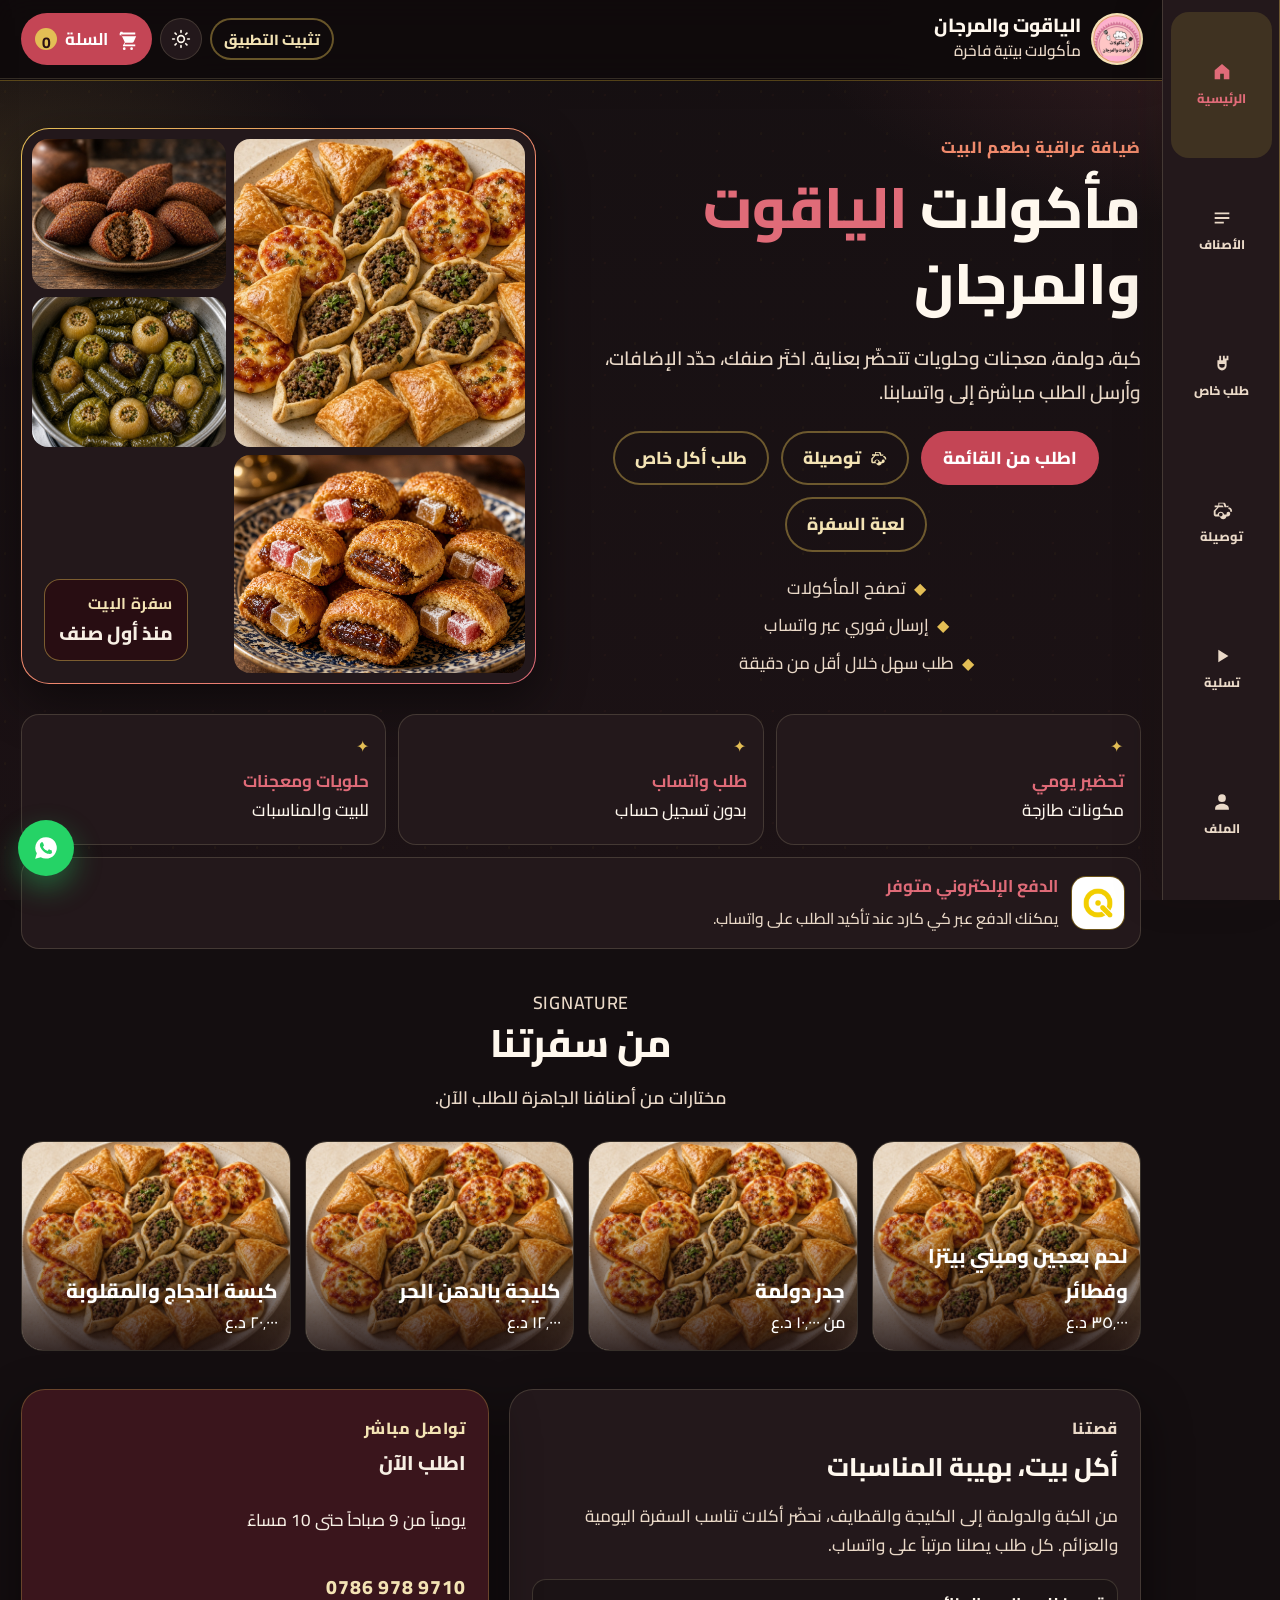
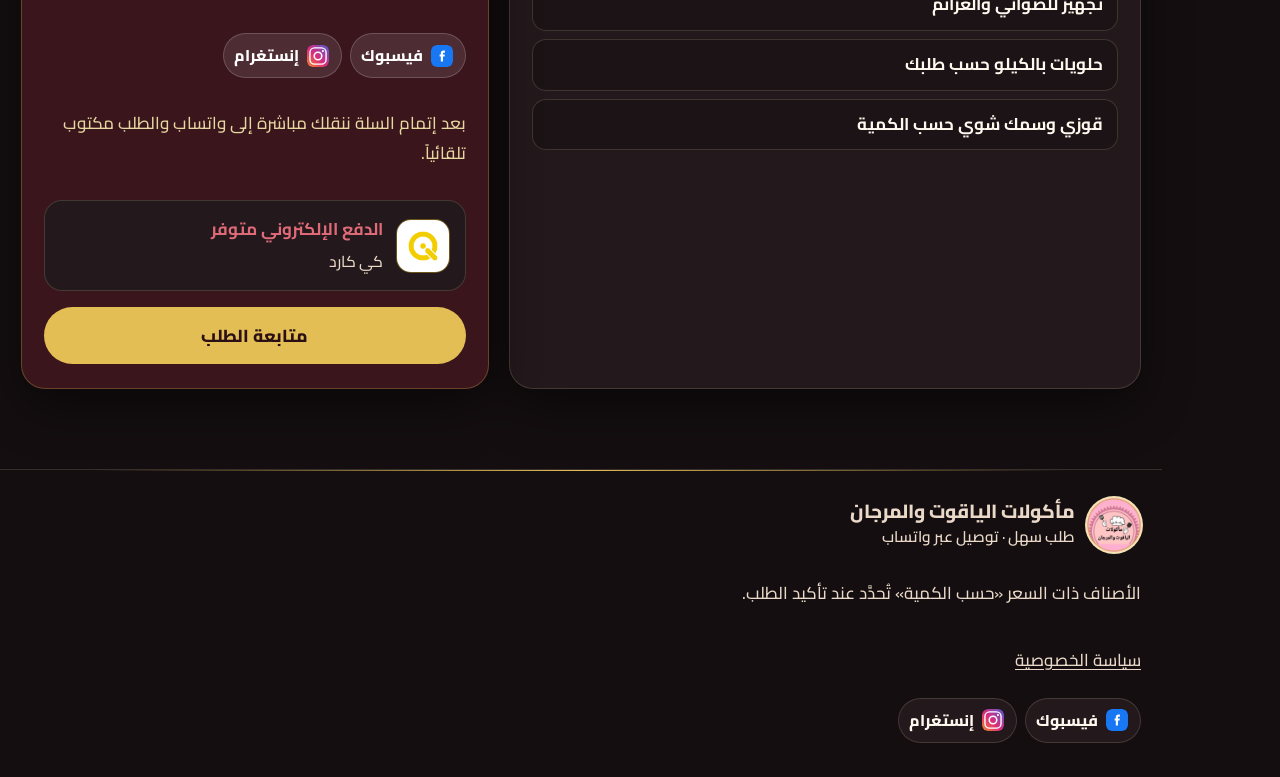
==== index.html @ 447ccd10 "Ship Android 2.3 so closed-app restaurant alerts reach phones. Co-authored-by: Cursor <cursoragent@c" ====
<!DOCTYPE html>
<html lang="ar" dir="rtl" data-theme="dark">
<head>
  <meta charset="UTF-8" />
  <meta name="viewport" content="width=device-width, initial-scale=1, viewport-fit=cover" />
  <meta name="theme-color" content="#161012" />
  <meta name="apple-mobile-web-app-capable" content="yes" />
  <meta name="apple-mobile-web-app-status-bar-style" content="black-translucent" />
  <meta name="apple-mobile-web-app-title" content="الياقوت والمرجان" />
  <meta name="mobile-web-app-capable" content="yes" />
  <meta http-equiv="Cache-Control" content="no-cache, no-store, must-revalidate" />
  <meta http-equiv="Pragma" content="no-cache" />
  <title>مأكولات الياقوت والمرجان | اطلب أطيب الأكلات البيتية</title>
  <meta name="description" content="مأكولات الياقوت والمرجان — كبة، دولمة، معجنات وحلويات بيتية. اطلب أونلاين ويصلك الطلب مباشرة على واتساب." />
  <link rel="manifest" href="manifest.webmanifest" />
  <link rel="apple-touch-icon" href="assets/app-icon.png?v=101" />
  <link rel="preconnect" href="https://fonts.googleapis.com" />
  <link rel="preconnect" href="https://fonts.gstatic.com" crossorigin />
  <link href="https://fonts.googleapis.com/css2?family=Cairo:wght@500;600;700;800&display=swap" rel="stylesheet" />
  <link rel="icon" href="assets/app-icon.png?v=101" type="image/png" />
  <script>
    (function () {
      var theme = localStorage.getItem("yam-theme") || "dark";
      document.documentElement.setAttribute("data-theme", theme);
      document.documentElement.classList.add("has-dock");
      var h = String(location.hash || "").replace("#", "");
      var view = "home";
      if (h === "menu") view = "menu";
      else if (h === "special-order") view = "special";
      else if (h === "delivery") view = "delivery";
      else if (h === "game" || h === "play" || h === "snake") view = "play";
      document.documentElement.setAttribute("data-dock", view);
      if (/AlyaqoutApp/i.test(navigator.userAgent || "")) {
        var m = String(navigator.userAgent).match(/AlyaqoutApp\/(\d+(?:\.\d+)?)/i);
        if (m && Number(m[1]) >= 2.3) {
          document.documentElement.setAttribute("data-native-app", "1");
        }
      }
    })();
  </script>
  <link rel="stylesheet" href="css/style.css?v=101" />
</head>
<body>
  <div class="page-bg" aria-hidden="true"></div>
  <div class="page-ornament" aria-hidden="true"></div>

  <header class="site-header" id="top">
    <div class="header-bar">
      <div class="container header-inner">
      <a class="brand" href="#top">
        <span class="brand-mark" aria-hidden="true">
          <img src="assets/logo.png?v=101" alt="">
        </span>
        <span class="brand-text">
          <strong>الياقوت والمرجان</strong>
          <small>مأكولات بيتية فاخرة</small>
        </span>
      </a>

      <nav class="header-nav" aria-label="التنقل الرئيسي">
        <a href="#menu">القائمة</a>
        <a class="nav-delivery" href="#delivery">
          <svg viewBox="0 0 24 24" aria-hidden="true"><path fill="currentColor" d="M19 7c-1.1 0-2 .9-2 2h-2.2L13.5 5H9v2h3.7l1.2 2H8.5L5 13.2V17h2.1c.3-1.7 1.8-3 3.6-3s3.3 1.3 3.6 3H17v-1c0-1.1.9-2 2-2s2 .9 2 2c0 1.7-1.3 3-3 3h-1.1c-.3 1.7-1.8 3-3.6 3s-3.3-1.3-3.6-3H5c-1.1 0-2-.9-2-2v-4.2L6.8 9H4V7h4V4h6.5c.4 0 .8.2 1 .6L17.4 9H19c2.2 0 4 1.8 4 4v1h-2v-1c0-1.1-.9-2-2-2zm-8.3 8c-1.1 0-2 .9-2 2s.9 2 2 2 2-.9 2-2-.9-2-2-2z"/></svg>
          توصيلة
        </a>
        <a href="#special-order">طلب خاص</a>
        <a href="#about">من نحن</a>
        <a href="#contact">تواصل</a>
      </nav>

      <div class="header-actions">
      <button class="btn btn-ghost install-app-btn" id="install-app-btn" type="button">تثبيت التطبيق</button>
      <button class="profile-btn" id="open-profile" type="button" aria-label="ملفك الشخصي">
        <svg viewBox="0 0 24 24" aria-hidden="true">
          <path fill="currentColor" d="M12 12a4.5 4.5 0 1 0-4.5-4.5A4.5 4.5 0 0 0 12 12zm0 2c-3.6 0-8 1.8-8 5.4V22h16v-2.6c0-3.6-4.4-5.4-8-5.4z"/>
        </svg>
      </button>
      <a class="game-btn" href="#game" aria-label="لعبة السفرة">
        <svg viewBox="0 0 24 24" aria-hidden="true">
          <path fill="currentColor" d="M6 4h5v7H4V6a2 2 0 0 1 2-2zm8 0h4a2 2 0 0 1 2 2v5h-6V4zM4 13h7v7H6a2 2 0 0 1-2-2v-5zm9 0h7v5a2 2 0 0 1-2 2h-5v-7z"/>
        </svg>
      </a>
      <button class="theme-toggle" id="theme-toggle" type="button" aria-label="الوضع الفاتح">
        <svg class="icon-moon" viewBox="0 0 24 24" aria-hidden="true">
          <path fill="currentColor" d="M21 14.3A9 9 0 0 1 9.7 3a7 7 0 1 0 11.3 11.3z"/>
        </svg>
        <svg class="icon-sun" viewBox="0 0 24 24" fill="none" stroke="currentColor" stroke-width="2" stroke-linecap="round" aria-hidden="true">
          <circle cx="12" cy="12" r="4"/>
          <path d="M12 2v2m0 16v2M4.9 4.9l1.4 1.4m11.4 11.4 1.4 1.4M2 12h2m16 0h2M4.9 19.1l1.4-1.4m11.4-11.4 1.4-1.4"/>
        </svg>
      </button>
      <button class="cart-btn" id="open-cart" type="button" aria-label="فتح السلة">
        <svg viewBox="0 0 24 24" width="22" height="22" aria-hidden="true">
          <path fill="currentColor" d="M7 4h-2l-1 2v2h2l3.6 7.59-1.35 2.41A1 1 0 0 0 9 20h12v-2h-11.42a.25.25 0 0 1-.23-.37L10.1 16h7.45a2 2 0 0 0 1.79-1.11L22 9H6.21l-.94-2H21V5H7.4zM9 21a1.5 1.5 0 1 0 0 3 1.5 1.5 0 0 0 0-3zm8 0a1.5 1.5 0 1 0 0 3 1.5 1.5 0 0 0 0-3z"/>
        </svg>
        <span>السلة</span>
        <span class="cart-count" id="cart-count">0</span>
      </button>
      </div>
      </div>
    </div>
    <section class="stories-strip" id="stories-strip" hidden>
      <div class="stories-row" id="stories-row"></div>
    </section>
  </header>

  <aside class="urgent-banner" id="urgent-banner" hidden>
    <div class="container urgent-banner-inner">
      <span class="urgent-bell" aria-hidden="true">
        <svg viewBox="0 0 24 24"><path fill="currentColor" d="M12 22a2.4 2.4 0 0 0 2.4-2.4h-4.8A2.4 2.4 0 0 0 12 22zm7.2-6V11a7.2 7.2 0 0 0-5.4-7V3.2a1.8 1.8 0 1 0-3.6 0V4a7.2 7.2 0 0 0-5.4 7v5L3 18v1.2h18V18l-1.8-2z"/></svg>
      </span>
      <div class="urgent-copy" id="urgent-copy">
        <strong id="urgent-title"></strong>
        <p id="urgent-body"></p>
        <div class="urgent-dots" id="urgent-dots" hidden></div>
      </div>
      <a class="btn btn-primary" id="urgent-cta" href="#menu">اطلب الآن</a>
    </div>
  </aside>

  <main>
    <section class="hero dock-pane dock-home">
      <div class="container hero-grid">
        <div class="hero-copy">
          <p class="eyebrow">ضيافة عراقية بطعم البيت</p>
          <h1>مأكولات <span>الياقوت</span> والمرجان</h1>
          <p class="hero-lead">كبة، دولمة، معجنات وحلويات تتحضّر بعناية. اختَر صنفك، حدّد الإضافات، وأرسل الطلب مباشرة إلى واتسابنا.</p>
          <div class="hero-actions">
            <a class="btn btn-primary" href="#menu">اطلب من القائمة</a>
            <a class="btn btn-ghost btn-delivery" href="#delivery">
              <svg viewBox="0 0 24 24" aria-hidden="true"><path fill="currentColor" d="M19 7c-1.1 0-2 .9-2 2h-2.2L13.5 5H9v2h3.7l1.2 2H8.5L5 13.2V17h2.1c.3-1.7 1.8-3 3.6-3s3.3 1.3 3.6 3H17v-1c0-1.1.9-2 2-2s2 .9 2 2c0 1.7-1.3 3-3 3h-1.1c-.3 1.7-1.8 3-3.6 3s-3.3-1.3-3.6-3H5c-1.1 0-2-.9-2-2v-4.2L6.8 9H4V7h4V4h6.5c.4 0 .8.2 1 .6L17.4 9H19c2.2 0 4 1.8 4 4v1h-2v-1c0-1.1-.9-2-2-2zm-8.3 8c-1.1 0-2 .9-2 2s.9 2 2 2 2-.9 2-2-.9-2-2-2z"/></svg>
              توصيلة
            </a>
            <a class="btn btn-ghost" href="#special-order">طلب أكل خاص</a>
            <a class="btn btn-ghost" href="#game">لعبة السفرة</a>
          </div>
          <ul class="hero-points">
            <li>تصفح المأكولات</li>
            <li>إرسال فوري عبر واتساب</li>
            <li>طلب سهل خلال أقل من دقيقة</li>
          </ul>
        </div>
        <div class="hero-visual" aria-hidden="true">
          <div class="hero-frame">
            <div class="hero-mosaic">
              <img src="assets/pastry-mix.jpg" alt="">
              <img src="assets/kibbeh-halabi.jpg" alt="">
              <img src="assets/dolma.jpg" alt="">
              <img src="assets/kleija-ghee.jpg" alt="">
            </div>
            <div class="hero-seal">
              <span>سفرة البيت</span>
              <strong>منذ أول صنف</strong>
            </div>
          </div>
        </div>
      </div>
    </section>

    <section class="trust-bar dock-pane dock-home">
      <div class="container">
      <div class="trust-row">
        <div>
          <span class="trust-icon" aria-hidden="true">✦</span>
          <strong>تحضير يومي</strong>
          <span>مكونات طازجة</span>
        </div>
        <div>
          <span class="trust-icon" aria-hidden="true">✦</span>
          <strong>طلب واتساب</strong>
          <span>بدون تسجيل حساب</span>
        </div>
        <div>
          <span class="trust-icon" aria-hidden="true">✦</span>
          <strong>حلويات ومعجنات</strong>
          <span>للبيت والمناسبات</span>
        </div>
      </div>
      <div class="pay-note">
        <img src="assets/qi-card.png?v=101" alt="كي كارد">
        <div>
          <strong>الدفع الإلكتروني متوفر</strong>
          <span>يمكنك الدفع عبر كي كارد عند تأكيد الطلب على واتساب.</span>
        </div>
      </div>
      </div>
    </section>

    <section class="featured-section dock-pane dock-home" id="featured">
      <div class="container">
        <header class="section-head">
          <p class="eyebrow">SIGNATURE</p>
          <h2>من سفرتنا</h2>
          <p>مختارات من أصنافنا الجاهزة للطلب الآن.</p>
        </header>
        <div class="featured-row" id="featured-row"></div>
      </div>
    </section>

    <section class="menu-section dock-pane dock-menu" id="menu">
      <div class="container">
        <header class="section-head">
          <p class="eyebrow">MENU</p>
          <h2>قائمة المأكولات</h2>
          <p>اضغط على الصنف، اختر الكمية والإضافات، ثم أضفه إلى السلة.</p>
        </header>

        <div class="menu-tools">
          <label class="menu-search">
            <span class="visually-hidden">ابحث في القائمة</span>
            <input id="menu-search" type="search" placeholder="ابحث: كبة، دولمة، كليجة..." autocomplete="off" />
          </label>
        </div>

        <div class="cat-scroll" id="category-bar" role="tablist" aria-label="تصنيفات القائمة"></div>
        <div class="menu-grid" id="menu-grid"></div>
      </div>
    </section>

    <section class="service-section dock-pane dock-special" id="special-order">
      <div class="container">
        <header class="service-head">
          <p class="eyebrow">طلب خاص</p>
          <h2>أكل على ذوقك</h2>
          <p>إذا ما حصلت طلبك بالقائمة، اكتبه كما تريده. نأكد الكمية والسعر عبر واتساب ثم نجهّزه.</p>
        </header>
        <div class="service-pills" aria-hidden="true">
          <div><b>1</b><span>تكتب الطلب</span></div>
          <div><b>2</b><span>نأكد السعر</span></div>
          <div><b>3</b><span>نبدأ التحضير</span></div>
        </div>
        <form class="service-card" id="special-form">
          <h3 id="special-form-title">أكل غير موجود في القائمة</h3>
          <label>ماذا تريد أن نحضّر؟
            <textarea name="desc" rows="3" required placeholder="مثال: صينية كبة لـ 10 أشخاص، أو أكل بمواصفات خاصة..."></textarea>
          </label>
          <div class="field-grid">
            <label>الكمية / عدد الأشخاص
              <input name="servings" type="text" placeholder="لـ 8 أشخاص، صينيتان، 3 كيلو..." />
            </label>
            <label>المناسبة (اختياري)
              <input name="occasion" type="text" placeholder="سفرة بيت، عزيمة..." />
            </label>
          </div>
          <label>ملاحظات إضافية
            <textarea name="note" rows="2" placeholder="وقت التسليم، أو ملاحظات على المذاق والتقديم..."></textarea>
          </label>
          <button class="btn btn-primary btn-block" id="special-submit" type="submit">أضف الطلب الخاص إلى السلة</button>
          <p class="muted special-foot">يُضاف إلى السلة، ثم تكمل الطلب كالعادة مع الموقع.</p>
        </form>
      </div>
    </section>

    <section class="service-section dock-pane dock-delivery" id="delivery">
      <div class="container">
        <header class="service-head">
          <p class="eyebrow">توصيلة</p>
          <h2>مندوب يوصل الغرض</h2>
          <p>حدّد مكان أخذ الغرض ومكان التسليم من الخريطة. السعر يُحدد عبر واتساب بعد وصول المعلومات.</p>
        </header>
        <div class="service-pills" aria-hidden="true">
          <div><b>1</b><span>الانطلاق</span></div>
          <div><b>2</b><span>الوصول</span></div>
          <div><b>3</b><span>إرسال واتساب</span></div>
        </div>
        <form class="service-card" id="delivery-form">
          <div class="form-block">
            <label>ما هو الغرض؟
              <input name="item" type="text" required placeholder="ظرف، كيس، أغراض بيت، وثائق..." />
            </label>
          </div>

          <div class="form-block location-box" id="delivery-from-box">
            <div class="form-block-head">
              <p class="form-block-title">الانطلاق — أخذ الغرض</p>
              <span class="location-status" id="delivery-from-status">لم يُحدَّد</span>
            </div>
            <div class="field-grid">
              <label>اسم المُسلِم
                <input name="senderName" type="text" required placeholder="اسم من يسلّم الغرض" />
              </label>
              <label>هاتف المُسلِم
                <input name="senderPhone" type="tel" required inputmode="tel" placeholder="07xx xxx xxxx" />
              </label>
            </div>
            <label>العنوان
              <input name="fromAddress" type="text" required placeholder="المنطقة، أقرب نقطة دالة" />
            </label>
            <div class="pin-actions">
              <button class="btn btn-primary" id="delivery-from-map" type="button">اختيار من الخريطة</button>
              <button class="btn btn-ghost" id="delivery-from-btn" type="button">موقعي الحالي</button>
            </div>
            <details class="coord-details">
              <summary>إدخال إحداثيات يدوياً</summary>
              <label>الإحداثيات
                <input id="delivery-from-pair" type="text" inputmode="decimal" dir="ltr" placeholder="32.609251, 44.015284" autocomplete="off" />
              </label>
              <button class="btn btn-ghost btn-block" id="delivery-from-coords" type="button">تثبيت الإحداثيات</button>
            </details>
            <a class="location-preview" id="delivery-from-preview" href="#" target="_blank" rel="noopener">عرض موقع الانطلاق</a>
          </div>

          <div class="form-block location-box" id="delivery-to-box">
            <div class="form-block-head">
              <p class="form-block-title">الوصول — التسليم</p>
              <span class="location-status" id="delivery-to-status">لم يُحدَّد</span>
            </div>
            <div class="field-grid">
              <label>اسم المستلم
                <input name="receiverName" type="text" required placeholder="اسم من يستلم الغرض" />
              </label>
              <label>هاتف المستلم
                <input name="receiverPhone" type="tel" required inputmode="tel" placeholder="07xx xxx xxxx" />
              </label>
            </div>
            <label>العنوان
              <input name="toAddress" type="text" required placeholder="المنطقة، أقرب نقطة دالة" />
            </label>
            <div class="pin-actions">
              <button class="btn btn-primary" id="delivery-to-map" type="button">اختيار من الخريطة</button>
              <button class="btn btn-ghost" id="delivery-to-btn" type="button">موقعي الحالي</button>
            </div>
            <details class="coord-details">
              <summary>إدخال إحداثيات يدوياً</summary>
              <label>الإحداثيات
                <input id="delivery-to-pair" type="text" inputmode="decimal" dir="ltr" placeholder="32.609251, 44.015284" autocomplete="off" />
              </label>
              <button class="btn btn-ghost btn-block" id="delivery-to-coords" type="button">تثبيت الإحداثيات</button>
            </details>
            <a class="location-preview" id="delivery-to-preview" href="#" target="_blank" rel="noopener">عرض موقع الوصول</a>
          </div>

          <div class="form-block">
            <label>ملاحظات (اختياري)
              <textarea name="note" rows="2" placeholder="وقت مناسب، تعليمات للمندوب..."></textarea>
            </label>
            <p class="delivery-quote">السعر يُحدد عبر واتساب بعد وصول المعلومات.</p>
            <button class="btn btn-primary btn-block" type="submit">إرسال التوصيلة عبر واتساب</button>
          </div>
        </form>
      </div>
    </section>

    <section class="about-section dock-pane dock-home" id="about">
      <div class="container about-grid">
        <div class="about-copy">
          <p class="eyebrow">قصتنا</p>
          <h2>أكل بيت، بهيبة المناسبات</h2>
          <p>من الكبة والدولمة إلى الكليجة والقطايف، نحضّر أكلات تناسب السفرة اليومية والعزائم. كل طلب يصلنا مرتباً على واتساب.</p>
          <ul class="about-pills">
            <li>تجهيز للصواني والعزائم</li>
            <li>حلويات بالكيلو حسب طلبك</li>
            <li>قوزي وسمك شوي حسب الكمية</li>
          </ul>
        </div>
        <aside class="hours-card" id="contact">
          <p class="eyebrow hours-eyebrow">تواصل مباشر</p>
          <h3>اطلب الآن</h3>
          <p id="hours-text"></p>
          <p><a id="phone-link" dir="ltr" href="https://wa.me/9647869789710">0786 978 9710</a></p>
          <div class="social-row">
            <a class="social-btn" href="https://www.facebook.com/share/1Dg7D5X6h8/" target="_blank" rel="noopener">
              <img src="assets/facebook.svg" alt="">
              <span>فيسبوك</span>
            </a>
            <a class="social-btn" href="https://www.instagram.com/za_na__20" target="_blank" rel="noopener">
              <img src="assets/instagram.svg" alt="">
              <span>إنستغرام</span>
            </a>
          </div>
          <p class="muted">بعد إتمام السلة ننقلك مباشرة إلى واتساب والطلب مكتوب تلقائياً.</p>
          <div class="pay-note pay-note-compact">
            <img src="assets/qi-card.png?v=101" alt="كي كارد">
            <div>
              <strong>الدفع الإلكتروني متوفر</strong>
              <span>كي كارد</span>
            </div>
          </div>
          <button class="btn btn-primary btn-block" id="open-cart-2" type="button">متابعة الطلب</button>
        </aside>
      </div>
    </section>

    <div class="dock-pane dock-play" id="play">
    <section class="game-section" id="game">
      <div class="container">
        <header class="section-head">
          <p class="eyebrow">PLAY</p>
          <h2>لعبة السفرة</h2>
        </header>
        <div class="game-shell">
          <div class="game-stats" aria-live="polite">
            <div>النقاط <strong id="game-score">0</strong></div>
            <div>سلسلة <strong id="game-combo">0</strong></div>
            <div class="game-time-box">الوقت <strong id="game-time">5:00</strong></div>
            <div>أفضل نتيجة <strong id="game-best">—</strong></div>
          </div>
          <div class="game-stage">
            <div class="game-board" id="game-board" role="grid" aria-label="بطاقات اللعبة"></div>
            <div class="game-overlay" id="game-overlay">
              <p class="eyebrow" id="game-overlay-eyebrow">تحدّي</p>
              <h3 id="game-overlay-title">لعبة السفرة</h3>
              <p id="game-overlay-text"></p>
              <button class="btn btn-primary" id="game-start" type="button">ابدئي التحدي</button>
              <a class="btn btn-ghost" href="#snake">لعبة الدودة</a>
            </div>
          </div>
          <p class="muted game-hint" id="game-hint">نظرة سريعة ثم تُخفى البطاقات. طابقي بالصورة فقط.</p>
        </div>
      </div>
    </section>

    <section class="game-section snake-section" id="snake">
      <div class="container">
        <header class="section-head">
          <p class="eyebrow">PLAY</p>
          <h2>لعبة الدودة</h2>
        </header>
        <div class="game-shell">
          <div class="game-stats" aria-live="polite">
            <div>النقاط <strong id="snake-score">0</strong></div>
            <div>الطول <strong id="snake-len">3</strong></div>
            <div>أكلتِ <strong id="snake-eaten">0</strong></div>
            <div>أفضل نتيجة <strong id="snake-best">—</strong></div>
          </div>
          <div class="snake-stage">
            <canvas class="snake-board" id="snake-board" aria-label="لوحة الدودة"></canvas>
            <div class="game-overlay is-on" id="snake-overlay">
              <p class="eyebrow" id="snake-overlay-eyebrow">لقمة ورا لقمة</p>
              <h3 id="snake-overlay-title">لعبة الدودة</h3>
              <p id="snake-overlay-text"></p>
              <button class="btn btn-primary" id="snake-start" type="button">ابدئي الدودة</button>
            </div>
          </div>
          <p class="muted game-hint" id="snake-hint">اسحبي على الشاشة لتحريك الدودة.</p>
        </div>
      </div>
    </section>
    </div>
  </main>

  <footer class="site-footer dock-pane dock-home">
    <div class="container footer-inner">
      <div class="brand brand-footer">
        <span class="brand-mark" aria-hidden="true">
          <img src="assets/logo.png?v=101" alt="">
        </span>
        <span class="brand-text">
          <strong>مأكولات الياقوت والمرجان</strong>
          <small>طلب سهل · توصيل عبر واتساب</small>
        </span>
      </div>
      <p>الأصناف ذات السعر «حسب الكمية» تُحدَّد عند تأكيد الطلب.</p>
      <p class="legal-links"><a href="privacy.html">سياسة الخصوصية</a></p>
      <div class="social-row social-row-footer">
        <a class="social-btn" href="https://www.facebook.com/share/1Dg7D5X6h8/" target="_blank" rel="noopener">
          <img src="assets/facebook.svg" alt="">
          <span>فيسبوك</span>
        </a>
        <a class="social-btn" href="https://www.instagram.com/za_na__20" target="_blank" rel="noopener">
          <img src="assets/instagram.svg" alt="">
          <span>إنستغرام</span>
        </a>
      </div>
    </div>
  </footer>

  <nav class="app-dock" id="app-dock" aria-label="التنقل">
    <span class="app-dock-glow" aria-hidden="true"></span>
    <button type="button" data-dock="home" class="is-on">
      <svg viewBox="0 0 24 24" aria-hidden="true"><path fill="currentColor" d="M12 3.2 4 10v10h6v-6h4v6h6V10z"/></svg>
      <span>الرئيسية</span>
    </button>
    <button type="button" data-dock="menu">
      <svg viewBox="0 0 24 24" aria-hidden="true"><path fill="currentColor" d="M4 6h16v2H4zm0 5h16v2H4zm0 5h10v2H4z"/></svg>
      <span>الأصناف</span>
    </button>
    <button type="button" data-dock="special">
      <svg viewBox="0 0 24 24" aria-hidden="true"><path fill="currentColor" d="M7 3v11a5 5 0 0 0 10 0V8h2V3h-2v3h-2V3h-2v5h-2V3H9v5H7V3zm5 13a3 3 0 0 1-3-3v-1h6v1a3 3 0 0 1-3 3z"/></svg>
      <span>طلب خاص</span>
    </button>
    <button type="button" data-dock="delivery">
      <svg viewBox="0 0 24 24" aria-hidden="true"><path fill="currentColor" d="M19 7c-1.1 0-2 .9-2 2h-2.2L13.5 5H9v2h3.7l1.2 2H8.5L5 13.2V17h2.1c.3-1.7 1.8-3 3.6-3s3.3 1.3 3.6 3H17v-1c0-1.1.9-2 2-2s2 .9 2 2c0 1.7-1.3 3-3 3h-1.1c-.3 1.7-1.8 3-3.6 3s-3.3-1.3-3.6-3H5c-1.1 0-2-.9-2-2v-4.2L6.8 9H4V7h4V4h6.5c.4 0 .8.2 1 .6L17.4 9H19c2.2 0 4 1.8 4 4v1h-2v-1c0-1.1-.9-2-2-2zm-8.3 8c-1.1 0-2 .9-2 2s.9 2 2 2 2-.9 2-2-.9-2-2-2z"/></svg>
      <span>توصيلة</span>
    </button>
    <button type="button" data-dock="play">
      <svg viewBox="0 0 24 24" aria-hidden="true"><path fill="currentColor" d="M8 5.2v13.6L19 12z"/></svg>
      <span>تسلية</span>
    </button>
    <button type="button" data-dock="profile">
      <svg viewBox="0 0 24 24" aria-hidden="true"><path fill="currentColor" d="M12 12a4.2 4.2 0 1 0-4.2-4.2A4.2 4.2 0 0 0 12 12zm0 2c-3.4 0-7.5 1.7-7.5 5v1.5h15V19c0-3.3-4.1-5-7.5-5z"/></svg>
      <span>الملف</span>
    </button>
  </nav>

  <a class="wa-float" id="wa-float" href="https://wa.me/9647869789710" target="_blank" rel="noopener" aria-label="تواصل واتساب">
    <svg viewBox="0 0 24 24" width="26" height="26" aria-hidden="true"><path fill="currentColor" d="M12.04 2a9.9 9.9 0 0 0-8.5 14.94L2 22l5.2-1.48A9.9 9.9 0 1 0 12.04 2zm5.76 14.16c-.24.68-1.4 1.26-1.94 1.3-.5.04-1.12.06-1.8-.11-.42-.1-.95-.3-1.64-.6-2.88-1.25-4.76-4.16-4.9-4.36-.14-.2-1.16-1.54-1.16-2.94s.74-2.08 1-2.36c.24-.28.54-.34.72-.34h.52c.16 0 .4-.06.62.48.24.56.8 1.94.86 2.08.08.14.12.3.02.48-.1.18-.14.3-.28.46-.14.16-.3.36-.42.48-.14.14-.28.28-.12.54.16.26.72 1.18 1.54 1.92 1.06.94 1.94 1.24 2.22 1.38.28.14.44.12.6-.06.16-.18.7-.82.88-1.1.18-.28.36-.22.6-.12.24.1 1.54.72 1.8.86.26.14.44.2.5.32.06.12.06.68-.18 1.36z"/></svg>
  </a>

  <div class="mobile-bar" id="mobile-bar" hidden>
    <div>
      <span>المجموع</span>
      <strong id="mobile-total">0 د.ع</strong>
    </div>
    <button class="btn btn-primary" id="mobile-open-cart" type="button">عرض السلة</button>
  </div>

  <div class="overlay" id="overlay" hidden></div>

  <div class="modal" id="map-modal" aria-hidden="true" role="dialog" aria-labelledby="map-modal-title">
    <div class="modal-card map-card">
      <button class="icon-btn modal-close" id="close-map" type="button" aria-label="إغلاق">×</button>
      <div class="modal-body">
        <h2 id="map-modal-title">اختيار الموقع من الخريطة</h2>
        <p class="muted" id="map-modal-hint">ابحث عن المنطقة أو اضغط على الخريطة، ثم ثبّت الموقع.</p>
        <form class="map-search" id="map-search-form">
          <input id="map-search" type="search" placeholder="ابحث: حي الحسين، الكرادة، شارع..." autocomplete="off" />
          <button class="btn btn-ghost" type="submit">بحث</button>
        </form>
        <ul class="map-search-results" id="map-search-results" hidden></ul>
        <div id="delivery-map" class="delivery-map" dir="ltr"></div>
        <p class="map-coord" id="map-coord">اضغط على الخريطة لتحديد النقطة</p>
        <button class="btn btn-primary btn-block" id="map-confirm" type="button" disabled>تثبيت هذا الموقع</button>
      </div>
    </div>
  </div>

  <aside class="drawer" id="cart-drawer" aria-hidden="true" aria-labelledby="cart-title">
    <div class="drawer-head">
      <h2 id="cart-title">سلتك</h2>
      <button class="icon-btn" id="close-cart" type="button" aria-label="إغلاق السلة">×</button>
    </div>
    <div class="drawer-body" id="cart-items"></div>
    <div class="drawer-foot">
      <div class="total-row">
        <span>المجموع</span>
        <strong id="cart-total">0 د.ع</strong>
      </div>
      <button class="btn btn-primary btn-block" id="go-checkout" type="button">إتمام الطلب</button>
    </div>
  </aside>

  <div class="modal" id="item-modal" aria-hidden="true" role="dialog" aria-labelledby="item-modal-title">
    <div class="modal-card">
      <button class="icon-btn modal-close" id="close-item" type="button" aria-label="إغلاق">×</button>
      <div class="modal-hero" id="item-hero"></div>
      <div class="modal-body">
        <h2 id="item-modal-title"></h2>
        <p class="muted" id="item-modal-desc"></p>
        <form id="item-form"></form>
      </div>
    </div>
  </div>

  <div class="modal" id="checkout-modal" aria-hidden="true" role="dialog" aria-labelledby="checkout-title">
    <div class="modal-card checkout-card">
      <button class="icon-btn modal-close" id="close-checkout" type="button" aria-label="إغلاق">×</button>
      <div class="modal-body">
        <p class="eyebrow">الخطوة الأخيرة</p>
        <h2 id="checkout-title">بيانات الطلب</h2>
        <p class="muted">نكتب طلبك تلقائياً ونفتح واتساب المأكولات لإرساله.</p>
        <p class="muted" id="checkout-profile-hint" hidden>تم ملء بياناتك من ملفك الشخصي. يمكنك تعديلها هنا أو من حسابي.</p>
        <form id="checkout-form">
          <label>الاسم الكامل
            <input name="name" type="text" required autocomplete="name" placeholder="اسمك الكريم" />
          </label>
          <label>رقم الهاتف
            <input name="phone" type="tel" required autocomplete="tel" inputmode="tel" placeholder="07xx xxx xxxx" />
          </label>
          <label>العنوان
            <input name="address" type="text" required autocomplete="street-address" placeholder="المنطقة، أقرب نقطة دالة" />
          </label>
          <div class="location-box" id="location-box">
            <div class="location-head">
              <strong>موقع الزبون على الخريطة</strong>
              <span class="location-status" id="location-status">لم يُحدَّد بعد</span>
            </div>
            <p class="muted location-hint">نحدد موقعك بالـ GPS ونرسل مع الطلب رابط خريطة حتى يصل التوصيل بدقة.</p>
            <button class="btn btn-ghost btn-block" id="share-location" type="button">تحديد موقعي الآن</button>
            <a class="location-preview" id="location-preview" href="#" target="_blank" rel="noopener">عرض الموقع على الخريطة</a>
          </div>
          <fieldset class="choice-row">
            <legend>طريقة الاستلام</legend>
            <label class="chip"><input type="radio" name="fulfillment" value="توصيل" checked /> توصيل</label>
          </fieldset>
          <fieldset class="choice-row bread-choice">
            <legend>هل تريد خبزاً مع الطلب؟</legend>
            <label class="chip"><input type="radio" name="bread" value="نعم" required /> نعم، مع خبز</label>
            <label class="chip"><input type="radio" name="bread" value="لا" /> لا، بدون خبز</label>
            <label class="bread-amount" id="bread-amount-wrap">
              كم خبز إضافي تريد؟ المندوب يشتريه لك
              <input name="breadAmount" id="bread-amount" type="text" maxlength="80" placeholder="مثال: 4 أرغفة، أو كيس خبز" autocomplete="off" />
              <span class="muted">اكتب الكمية حتى يشتريها المندوب بطريقة واضحة.</span>
            </label>
          </fieldset>
          <label>ملاحظات عامة
            <span class="field-hint">وقت التوصيل أو أي تعليمات إضافية.</span>
            <textarea name="notes" rows="3" placeholder="وقت التوصيل، تعليمات للمندوب..."></textarea>
          </label>
          <div class="checkout-summary" id="checkout-summary"></div>
          <div class="pay-note pay-note-compact">
            <img src="assets/qi-card.png?v=101" alt="كي كارد">
            <div>
              <strong>الدفع الإلكتروني متوفر</strong>
              <span>كي كارد — عند تأكيد الطلب عبر واتساب.</span>
            </div>
          </div>
          <button class="btn btn-primary btn-block" type="submit">إرسال الطلب عبر واتساب</button>
        </form>
      </div>
    </div>
  </div>

  <div class="story-viewer" id="story-viewer" hidden>
    <div class="story-stage" id="story-stage">
      <div class="story-head">
        <div class="story-progress" id="story-progress"></div>
        <div class="story-user">
          <img id="story-avatar" alt="">
          <div>
            <strong id="story-title"></strong>
            <span id="story-kind"></span>
          </div>
        </div>
        <button class="story-close" id="story-close" type="button" aria-label="إغلاق">×</button>
      </div>
      <img class="story-photo-bg" id="story-photo-bg" alt="" aria-hidden="true">
      <img class="story-photo" id="story-photo" alt="">
      <p class="story-caption" id="story-caption"></p>
      <form class="story-reply" id="story-reply">
        <input id="story-reply-input" type="text" maxlength="200" placeholder="رد على قصة" autocomplete="off" />
        <button type="submit" aria-label="إرسال الرد على واتساب">إرسال</button>
      </form>
    </div>
  </div>

  <div class="notify-bar" id="notify-bar" hidden>
    <div class="notify-bar-copy">
      <strong>إشعارات الهاتف</strong>
      <span>فعّلها حتى يوصلك صوت مميز حتى لو أغلقت التطبيق.</span>
    </div>
    <div class="notify-bar-actions">
      <button class="btn btn-primary" id="notify-allow" type="button">تفعيل</button>
      <button class="btn btn-ghost" id="notify-later" type="button">لاحقاً</button>
    </div>
  </div>

  <div class="install-overlay" id="install-banner" hidden>
    <div class="install-modal" role="dialog" aria-labelledby="install-title">
      <img class="install-icon" src="assets/app-icon.png?v=101" alt="" />
      <h3 id="install-title">ثبّت التطبيق على هاتفك</h3>
      <p id="install-text">يظهر مع التطبيقات وتفتحه مثل واتساب، بدون المتصفح.</p>
      <ol class="install-steps" id="install-steps" hidden></ol>
      <a class="btn btn-primary btn-block" id="android-apk-btn" href="android/alyaqout-app.apk?v=21" download="alyaqout-app.apk" hidden>حمّل تطبيق أندرويد</a>
      <button class="btn btn-primary btn-block" id="install-btn" type="button">تثبيت على الهاتف</button>
      <button class="btn btn-ghost btn-block" id="install-close" type="button">لاحقاً</button>
    </div>
  </div>

  <div class="modal" id="profile-modal" aria-hidden="true" role="dialog" aria-labelledby="profile-title">
    <div class="modal-card checkout-card">
      <button class="icon-btn modal-close" id="close-profile" type="button" aria-label="إغلاق">×</button>
      <div class="modal-body">
        <p class="eyebrow">حساب الزبون</p>
        <h2 id="profile-title">ملفك الشخصي</h2>
        <p class="muted">احفظ اسمك ورقم هاتفك وعنوانك مرة واحدة، وتدخل تلقائياً عند كل طلب. يمكنك تعديلها في أي وقت.</p>
        <form id="profile-form">
          <label>الاسم الكامل
            <input name="name" type="text" required autocomplete="name" placeholder="اسمك الكريم" />
          </label>
          <label>رقم الهاتف
            <input name="phone" type="tel" required autocomplete="tel" inputmode="tel" placeholder="07xx xxx xxxx" />
          </label>
          <label>العنوان
            <input name="address" type="text" required autocomplete="street-address" placeholder="المنطقة، أقرب نقطة دالة" />
          </label>
          <div class="location-box" id="profile-location-box">
            <div class="location-head">
              <strong>موقع التوصيل الافتراضي</strong>
              <span class="location-status" id="profile-location-status">لم يُحدَّد بعد</span>
            </div>
            <p class="muted location-hint">يُحفظ مع ملفك ويُرسل مع الطلب حتى يصل التوصيل بدقة.</p>
            <button class="btn btn-ghost btn-block" id="profile-share-location" type="button">تحديد موقعي الآن</button>
            <a class="location-preview" id="profile-location-preview" href="#" target="_blank" rel="noopener">عرض الموقع على الخريطة</a>
          </div>
          <button class="btn btn-primary btn-block" type="submit">حفظ الملف الشخصي</button>
        </form>
      </div>
    </div>
  </div>

  <div class="toast" id="toast" role="status" aria-live="polite"></div>

  <script src="js/config.js?v=101"></script>
  <script src="js/menu-data.js?v=101"></script>
  <script src="js/menu-store.js?v=101"></script>
  <script src="js/app.js?v=101"></script>
  <script src="js/game.js?v=101"></script>
  <script src="js/snake.js?v=101"></script>
</body>
</html>
---- css/style.css ----
:root {
  color-scheme: light;
  --ruby: #6b1220;
  --ruby-deep: #3f0b14;
  --ruby-soft: #8d2434;
  --coral: #d46a4c;
  --gold: #c9a227;
  --gold-soft: #e7d7a0;
  --cream: #f6efe2;
  --paper: #fffaf1;
  --field: #ffffff;
  --ink: #1c100c;
  --muted: #4d3a32;
  --line: rgba(107, 18, 32, 0.12);
  --shadow: 0 18px 50px rgba(63, 11, 20, 0.16);
  --header-bg: rgba(251, 246, 236, 0.9);
  --cat-bg: linear-gradient(180deg, rgba(246, 239, 226, 0.96), rgba(246, 239, 226, 0.88));
  --page-glow: radial-gradient(900px 420px at 100% 0, rgba(212, 106, 76, 0.16), transparent 55%),
    radial-gradient(700px 380px at 0 20%, rgba(201, 162, 39, 0.14), transparent 50%),
    linear-gradient(180deg, #fbf6ec 0%, #f3ead8 100%);
  --overlay: rgba(42, 27, 20, 0.46);
  --ghost: var(--ruby);
  --ghost-line: rgba(107, 18, 32, 0.22);
  --badge: rgba(255, 250, 241, 0.94);
  --btn: #6b1220;
  --radius: 22px;
  --header: 78px;
}

html[data-theme="dark"] {
  color-scheme: dark;
  --ruby: #e06b78;
  --ruby-deep: #2a1014;
  --ruby-soft: #c44d5b;
  --coral: #f08a6c;
  --gold: #e3be55;
  --gold-soft: #f3e3b4;
  --cream: #140e10;
  --paper: #23181b;
  --field: #1b1315;
  --ink: #fff8ee;
  --muted: #ead9c8;
  --line: rgba(243, 227, 180, 0.16);
  --shadow: 0 18px 50px rgba(0, 0, 0, 0.48);
  --header-bg: rgba(16, 10, 12, 0.9);
  --cat-bg: linear-gradient(180deg, rgba(20, 14, 16, 0.96), rgba(20, 14, 16, 0.88));
  --page-glow: radial-gradient(900px 420px at 100% 0, rgba(224, 107, 120, 0.18), transparent 55%),
    radial-gradient(700px 380px at 0 20%, rgba(227, 190, 85, 0.12), transparent 50%),
    linear-gradient(180deg, #161012 0%, #1c1215 100%);
  --overlay: rgba(8, 4, 5, 0.72);
  --ghost: var(--gold-soft);
  --ghost-line: rgba(227, 190, 85, 0.42);
  --badge: rgba(35, 24, 27, 0.92);
  --btn: #c44555;
}

* { box-sizing: border-box; }
html {
  scroll-behavior: smooth;
  font-size: 17px;
  -webkit-text-size-adjust: 100%;
  text-size-adjust: 100%;
}
body {
  margin: 0;
  font-family: "Cairo", sans-serif;
  font-weight: 500;
  font-size: 1rem;
  color: var(--ink);
  background: var(--cream);
  line-height: 1.75;
  text-rendering: optimizeLegibility;
}
img { max-width: 100%; display: block; }
button, input, textarea, select { font-family: inherit; font-size: inherit; }
a { color: inherit; }
.muted { color: var(--muted); }

.page-bg {
  position: fixed;
  inset: 0;
  z-index: -1;
  background: var(--page-glow);
}

.container {
  width: min(1120px, calc(100% - 32px));
  margin-inline: auto;
}

.site-header {
  position: relative;
  z-index: 40;
  background: var(--header-bg);
}
.header-bar {
  position: sticky;
  top: 0;
  z-index: 42;
  backdrop-filter: blur(16px);
  background: var(--header-bg);
  border-bottom: 1px solid var(--line);
}
.site-header:has(.stories-strip:not([hidden])) .header-bar {
  border-bottom: 0;
}
.admin-page .site-header {
  position: sticky;
  top: 0;
}
.admin-page .header-inner {
  min-height: 62px;
  flex-wrap: wrap;
  gap: 10px;
}
.admin-page .brand-text small { font-size: 0.78rem; }
.header-inner {
  min-height: var(--header);
  display: flex;
  align-items: center;
  gap: 16px;
  flex-wrap: nowrap;
}
.brand {
  display: flex;
  align-items: center;
  gap: 12px;
  text-decoration: none;
  flex-shrink: 0;
}
.brand-mark {
  width: 48px;
  height: 48px;
  border-radius: 50%;
  overflow: hidden;
  background: #ffb3ce;
  position: relative;
  flex-shrink: 0;
  box-shadow: 0 0 0 2px var(--gold-soft);
}
.brand-mark img {
  width: 100%;
  height: 100%;
  object-fit: cover;
  display: block;
}
.brand-footer .brand-mark {
  width: 54px;
  height: 54px;
}
.gem {
  position: absolute;
  border-radius: 50%;
}
.gem-ruby {
  width: 16px;
  height: 16px;
  background: #f2c14e;
  top: 12px;
  right: 10px;
}
.gem-coral {
  width: 14px;
  height: 14px;
  background: var(--coral);
  bottom: 10px;
  left: 11px;
}
.brand-text { display: flex; flex-direction: column; }
.brand-text strong {
  font-family: "Cairo", sans-serif;
  font-weight: 800;
  font-size: 1.12rem;
  line-height: 1.25;
}
.brand-text small { color: var(--muted); font-size: 0.9rem; font-weight: 600; }
.header-nav {
  flex: 1;
  display: flex;
  align-items: center;
  justify-content: center;
  gap: 6px 18px;
  min-width: 0;
  flex-wrap: nowrap;
}
.header-nav a {
  text-decoration: none;
  color: var(--ink);
  font-weight: 700;
  font-size: 0.95rem;
  white-space: nowrap;
  flex-shrink: 0;
}
.header-actions {
  display: flex;
  align-items: center;
  gap: 8px;
  flex-shrink: 0;
  margin-inline-start: auto;
}
.header-actions .install-app-btn {
  height: 42px;
  padding: 0 14px;
  font-size: 0.86rem;
}
.nav-delivery,
.btn-delivery {
  display: inline-flex;
  align-items: center;
  gap: 6px;
}
.nav-delivery svg,
.btn-delivery svg {
  width: 18px;
  height: 18px;
  flex-shrink: 0;
}
.header-nav a:hover { color: var(--ruby); }

.theme-toggle {
  width: 42px;
  height: 42px;
  border-radius: 50%;
  border: 1px solid var(--line);
  background: var(--paper);
  color: var(--ink);
  display: grid;
  place-items: center;
  cursor: pointer;
  flex-shrink: 0;
}
.theme-toggle svg { display: none; width: 20px; height: 20px; }
html[data-theme="light"] .theme-toggle .icon-moon,
html:not([data-theme]) .theme-toggle .icon-moon { display: block; }
html[data-theme="dark"] .theme-toggle .icon-sun { display: block; }

.profile-btn {
  width: 42px;
  height: 42px;
  border-radius: 50%;
  border: 1px solid var(--line);
  background: var(--paper);
  color: var(--ink);
  display: grid;
  place-items: center;
  cursor: pointer;
  flex-shrink: 0;
  padding: 0;
}
.profile-btn svg { width: 20px; height: 20px; }
.profile-btn.is-saved {
  border-color: var(--gold);
  color: var(--ruby);
}
.game-btn {
  width: 42px;
  height: 42px;
  border-radius: 50%;
  border: 1px solid var(--line);
  background: var(--paper);
  color: var(--ink);
  display: grid;
  place-items: center;
  flex-shrink: 0;
  text-decoration: none;
}
.game-btn svg { width: 18px; height: 18px; }

.cart-btn, .btn, .icon-btn {
  border: 0;
  cursor: pointer;
}
.cart-btn {
  display: flex;
  align-items: center;
  gap: 8px;
  background: var(--btn);
  color: #fff;
  padding: 10px 14px;
  border-radius: 999px;
  font-weight: 700;
}
.cart-count {
  background: var(--gold);
  color: var(--ruby-deep);
  min-width: 22px;
  height: 22px;
  border-radius: 50%;
  display: grid;
  place-items: center;
  font-size: 0.92rem;
}

.hero { padding: 48px 0 20px; }
#menu, #about, #contact, #featured, #special-order, #delivery { scroll-margin-top: calc(var(--header) + 12px); }
.hero-grid {
  display: grid;
  grid-template-columns: 1.05fr 0.95fr;
  gap: 36px;
  align-items: center;
  text-align: start;
}
.hero-copy { max-width: none; }
.hero-lead { margin-inline: 0; }
.hero-actions { justify-content: flex-start; }
.hero-points { justify-items: start; margin: 0; }
h1 { font-family: "Cairo", sans-serif; }
.eyebrow {
  letter-spacing: 0.04em;
  color: var(--coral);
  font-weight: 800;
  margin: 0 0 8px;
  font-size: 0.95rem;
}
h1, h2, h3 {
  font-family: "Cairo", sans-serif;
  font-weight: 800;
  line-height: 1.35;
  margin: 0 0 12px;
}
h1 { font-size: clamp(2.05rem, 4.6vw, 3.35rem); }
h1 span { color: var(--ruby); }
.hero-lead { font-size: 1.12rem; color: var(--muted); font-weight: 600; margin-inline: auto; }
.hero-actions { display: flex; gap: 12px; flex-wrap: wrap; margin: 22px 0; justify-content: center; }
.hero-points {
  display: grid;
  gap: 8px;
  padding: 0;
  margin: 0 auto;
  list-style: none;
  color: var(--muted);
  justify-items: center;
}
.hero-points li::before {
  content: "◆";
  color: var(--gold);
  margin-left: 8px;
  font-size: 0.95rem;
}

.btn {
  display: inline-flex;
  align-items: center;
  justify-content: center;
  gap: 8px;
  text-decoration: none;
  padding: 12px 22px;
  border-radius: 999px;
  font-weight: 800;
  font-size: 1.02rem;
  transition: 0.2s ease;
}
.btn-primary { background: var(--btn); color: #fff; }
.btn-primary:hover { background: var(--ruby-soft); transform: translateY(-1px); }
.btn-ghost {
  background: transparent;
  color: var(--ghost);
  box-shadow: inset 0 0 0 2px var(--ghost-line);
}
.btn-block { width: 100%; }

.trust-bar { padding: 10px 0 30px; }
.trust-row {
  display: grid;
  grid-template-columns: repeat(3, 1fr);
  gap: 12px;
}
.trust-row div {
  background: var(--paper);
  border: 1px solid var(--line);
  border-radius: 18px;
  padding: 18px 16px;
  display: flex;
  flex-direction: column;
  position: relative;
  overflow: hidden;
}
.trust-icon {
  color: var(--gold);
  font-size: 0.92rem;
  margin-bottom: 6px;
  letter-spacing: 0.04em;
}
.trust-row strong { color: var(--ruby); }
.pay-note {
  display: flex;
  align-items: center;
  gap: 14px;
  margin-top: 12px;
  background: var(--paper);
  border: 1px solid var(--line);
  border-radius: 18px;
  padding: 14px 16px;
}
.pay-note img {
  width: 52px;
  height: 52px;
  object-fit: contain;
  background: #fff;
  border-radius: 14px;
  padding: 6px;
  flex-shrink: 0;
  box-shadow: 0 0 0 1px rgba(245, 197, 24, 0.35);
}
.pay-note strong {
  display: block;
  color: var(--ruby);
  margin-bottom: 2px;
}
.pay-note span {
  color: var(--muted);
  font-size: 0.92rem;
}
.pay-note-compact {
  margin-top: 14px;
  margin-bottom: 14px;
}
.hours-card .pay-note-compact {
  margin-bottom: 16px;
}

.section-head { text-align: center; margin-bottom: 28px; }
.section-head h2 { font-size: clamp(1.85rem, 3vw, 2.45rem); }
.section-head p { color: var(--muted); margin: 0; font-size: 1.05rem; font-weight: 600; }

.cat-scroll {
  display: flex;
  gap: 10px;
  overflow-x: auto;
  padding: 6px 2px 16px;
  position: sticky;
  top: var(--header);
  z-index: 20;
  background: var(--cat-bg);
}
.cat-btn {
  white-space: nowrap;
  border: 1px solid var(--line);
  background: var(--paper);
  color: var(--ink);
  border-radius: 999px;
  padding: 10px 16px;
  font-weight: 800;
  font-size: 1rem;
  cursor: pointer;
  scroll-margin-top: calc(var(--header) + 10px);
  scroll-margin-bottom: 96px;
}
.cat-btn.active {
  background: var(--btn);
  color: #fff;
  border-color: var(--btn);
}

.menu-grid {
  display: grid;
  grid-template-columns: repeat(auto-fill, minmax(280px, 1fr));
  gap: 18px;
  padding-bottom: 90px;
}
.dish-card {
  background: var(--paper);
  border: 1px solid var(--line);
  border-radius: var(--radius);
  overflow: hidden;
  display: flex;
  flex-direction: column;
  box-shadow: 0 10px 24px rgba(63, 11, 20, 0.06);
  transition: 0.2s ease;
}
.dish-card:hover { transform: translateY(-4px); box-shadow: var(--shadow); }
.dish-photo {
  height: 200px;
  background: #3f0b14;
  background-size: cover;
  background-position: center;
  position: relative;
}
.dish-photo img {
  width: 100%;
  height: 100%;
  object-fit: cover;
  display: block;
}
.dish-photo::after {
  content: "";
  position: absolute;
  inset: auto 0 0;
  height: 80px;
  background: linear-gradient(transparent, rgba(42, 27, 20, 0.45));
  pointer-events: none;
  z-index: 1;
}
.dish-badge {
  position: absolute;
  bottom: 12px;
  right: 12px;
  z-index: 2;
  background: var(--badge);
  color: var(--ruby);
  padding: 4px 10px;
  border-radius: 999px;
  font-size: 0.92rem;
  font-weight: 800;
}
.dish-body { padding: 16px 16px 18px; display: flex; flex-direction: column; gap: 8px; flex: 1; }
.dish-body h3 { font-size: 1.22rem; margin: 0; font-weight: 800; }
.dish-body p { margin: 0; color: var(--muted); font-size: 1rem; font-weight: 600; }
.price { color: var(--ruby); font-weight: 800; }
.dish-card .btn { margin-top: auto; }

.about-section { padding: 28px 0 80px; }
.service-section { padding: 28px 0 36px; }
.service-head {
  text-align: center;
  max-width: 640px;
  margin: 0 auto 18px;
}
.service-head h2 {
  font-size: clamp(1.85rem, 3vw, 2.5rem);
  margin-bottom: 8px;
}
.service-head p {
  color: var(--muted);
  margin: 0;
  line-height: 1.75;
  font-size: 1.05rem;
  font-weight: 600;
}
.service-pills {
  display: grid;
  grid-template-columns: repeat(3, 1fr);
  gap: 10px;
  max-width: 720px;
  margin: 0 auto 18px;
}
.service-pills div {
  display: flex;
  align-items: center;
  justify-content: center;
  gap: 8px;
  background: var(--paper);
  border: 1px solid var(--line);
  border-radius: 999px;
  padding: 10px 12px;
  font-weight: 800;
  font-size: 1rem;
}
.service-pills b {
  width: 24px;
  height: 24px;
  border-radius: 50%;
  display: grid;
  place-items: center;
  background: var(--ruby-deep);
  color: var(--gold-soft);
  font-size: 0.92rem;
  flex-shrink: 0;
}
.service-card {
  background: var(--paper);
  border: 1px solid var(--line);
  border-radius: 24px;
  padding: 26px 20px 20px;
  box-shadow: var(--shadow);
  position: relative;
  max-width: 760px;
  margin: 0 auto;
}
.service-card::before {
  content: "";
  position: absolute;
  inset: 0 0 auto;
  height: 3px;
  border-radius: 24px 24px 0 0;
  background: linear-gradient(90deg, var(--gold), var(--coral));
}
.service-card h3 {
  margin: 2px 0 16px;
  font-size: 1.2rem;
}
.field-grid {
  display: grid;
  grid-template-columns: 1fr 1fr;
  gap: 12px;
}
.form-block {
  background: var(--field);
  border: 1px solid var(--line);
  border-radius: 18px;
  padding: 14px;
  margin-bottom: 12px;
}
.form-block:last-child { margin-bottom: 0; }
.form-block-title {
  margin: 0;
  font-weight: 800;
  font-size: 0.95rem;
  color: var(--ruby);
}
.form-block-head {
  display: flex;
  justify-content: space-between;
  align-items: center;
  gap: 10px;
  margin-bottom: 12px;
}
.form-block .form-block-head { margin-bottom: 12px; }
.form-block label { margin-bottom: 10px; }
.form-block .field-grid { margin-bottom: 2px; }
.special-foot { margin: 10px 0 0; text-align: center; font-size: 0.95rem; }
.about-copy {
  background: var(--paper);
  border: 1px solid var(--line);
  border-radius: 24px;
  padding: 24px 22px;
  box-shadow: var(--shadow);
}
.about-copy p { color: var(--muted); }
.about-pills {
  list-style: none;
  padding: 0;
  margin: 18px 0 0;
  display: grid;
  gap: 8px;
}
.about-pills li {
  background: var(--field);
  border: 1px solid var(--line);
  border-radius: 14px;
  padding: 10px 14px;
  font-weight: 700;
}
.about-grid {
  display: grid;
  grid-template-columns: 1.15fr 0.85fr;
  gap: 20px;
  align-items: stretch;
}
.hours-card {
  background: var(--ruby-deep);
  color: #f7efe4;
  padding: 24px 22px;
  border-radius: 24px;
  box-shadow: var(--shadow);
  border: 1px solid rgba(227, 190, 85, 0.28);
  display: flex;
  flex-direction: column;
}
.hours-card .muted { color: #e7d7a0; }
.hours-card .btn-primary { background: var(--gold); color: var(--ruby-deep); }
html[data-theme="dark"] .hours-card {
  background: #3a151c;
}
.hours-card #phone-link {
  color: var(--gold-soft);
  font-weight: 800;
  font-size: 1.15rem;
  text-decoration: none;
  letter-spacing: 0.04em;
}
.social-row {
  display: flex;
  flex-wrap: wrap;
  gap: 8px;
  margin: 12px 0 14px;
}
.social-btn {
  display: inline-flex;
  align-items: center;
  gap: 8px;
  padding: 8px 12px 8px 10px;
  border-radius: 999px;
  text-decoration: none;
  font-weight: 800;
  font-size: 0.92rem;
  background: rgba(255,255,255,0.1);
  color: #fff;
  border: 1px solid rgba(255,255,255,0.18);
}
.social-btn img {
  width: 22px;
  height: 22px;
  display: block;
  border-radius: 6px;
}
.social-row-footer .social-btn {
  background: var(--paper);
  color: var(--ink);
  border: 1px solid var(--line);
}

.site-footer {
  border-top: 1px solid var(--line);
  padding: 28px 0 110px;
  color: var(--muted);
}
.footer-inner { display: grid; gap: 10px; }

.mobile-bar {
  position: fixed;
  bottom: 0;
  inset-inline: 0;
  z-index: 35;
  background: var(--paper);
  border-top: 1px solid var(--line);
  display: flex;
  justify-content: space-between;
  align-items: center;
  gap: 12px;
  padding: 12px 16px calc(12px + env(safe-area-inset-bottom));
  box-shadow: 0 -10px 30px rgba(63, 11, 20, 0.08);
}
.mobile-bar[hidden] { display: none; }

body:has(.drawer.open) .mobile-bar,
body:has(.modal.open) .mobile-bar {
  display: none !important;
}
.overlay {
  position: fixed;
  inset: 0;
  background: var(--overlay);
  z-index: 50;
}
.overlay[hidden] { display: none; }

.drawer {
  position: fixed;
  top: 0;
  bottom: 0;
  left: 0;
  width: min(420px, 100%);
  background: var(--paper);
  z-index: 60;
  transform: translateX(-110%);
  transition: transform 0.28s ease;
  display: flex;
  flex-direction: column;
  box-shadow: var(--shadow);
}
.drawer.open { transform: none; }
.drawer-head, .drawer-foot { padding: 18px 20px; }
.drawer-head {
  display: flex;
  justify-content: space-between;
  align-items: center;
  border-bottom: 1px solid var(--line);
}
.drawer-body {
  overflow: auto;
  padding: 16px 20px;
  flex: 1;
}
.drawer-foot { border-top: 1px solid var(--line); }
.total-row {
  display: flex;
  justify-content: space-between;
  margin-bottom: 12px;
  font-size: 1.05rem;
}
.icon-btn {
  width: 40px;
  height: 40px;
  border-radius: 50%;
  background: var(--cream);
  font-size: 1.4rem;
  color: var(--ink);
}
.cart-item.is-custom {
  border-color: rgba(201, 162, 39, 0.45);
}
.cart-item h4 { margin: 0 0 4px; }
.cart-item .extras { color: var(--muted); font-size: 0.95rem; }
.cart-item-top {
  display: flex;
  justify-content: space-between;
  gap: 8px;
  align-items: start;
}
.cart-item-actions {
  display: flex;
  gap: 8px;
  flex-shrink: 0;
}
.cart-edit {
  background: transparent;
  border: 0;
  color: var(--ruby);
  cursor: pointer;
  font-weight: 700;
}
.cart-item-foot {
  display: flex;
  justify-content: space-between;
  align-items: center;
  gap: 10px;
  margin-top: 10px;
}
.cart-qty {
  display: flex;
  align-items: center;
  gap: 8px;
  direction: ltr;
}
.cart-qty button {
  width: 32px;
  height: 32px;
  border-radius: 50%;
  border: 1px solid var(--line);
  background: var(--field);
  color: var(--ink);
  font-size: 1.1rem;
  cursor: pointer;
}
.remove-item {
  background: transparent;
  border: 0;
  color: var(--coral);
  cursor: pointer;
  font-weight: 700;
}
.empty-cart {
  text-align: center;
  color: var(--muted);
  padding: 40px 10px;
}

.modal {
  position: fixed;
  inset: 0;
  z-index: 80;
  display: none;
  place-items: center;
  padding: 18px;
}
.modal.open { display: grid; }
.modal-card {
  width: min(560px, 100%);
  max-height: calc(100vh - 36px);
  overflow: auto;
  background: var(--paper);
  border-radius: 28px;
  box-shadow: var(--shadow);
  position: relative;
}
.modal-hero {
  height: 180px;
  background-size: cover;
  background-position: center;
  background-color: var(--ruby-deep);
}
.modal-body { padding: 22px; }
.modal-close { position: absolute; top: 12px; inset-inline-end: 12px; z-index: 2; }

label { display: grid; gap: 6px; font-weight: 800; margin-bottom: 14px; }
input[type="text"], input[type="tel"], textarea, select {
  width: 100%;
  border: 1px solid var(--line);
  border-radius: 14px;
  padding: 12px 14px;
  background: var(--field);
  color: var(--ink);
  font-size: 1.05rem;
  font-weight: 600;
}
::placeholder { color: var(--muted); opacity: 1; font-weight: 500; }
.choice-row {
  border: 0;
  padding: 0;
  margin: 0 0 14px;
  display: flex;
  flex-wrap: wrap;
  gap: 8px;
}
.choice-row legend { font-weight: 800; margin-bottom: 8px; width: 100%; }
.chip {
  display: flex;
  align-items: center;
  gap: 6px;
  background: var(--field);
  border: 1px solid var(--line);
  border-radius: 999px;
  padding: 8px 12px;
  font-weight: 700;
  cursor: pointer;
}
.chip:has(input:checked) {
  background: var(--btn);
  color: #fff;
  border-color: var(--btn);
}
.chip input { accent-color: var(--gold); }
.qty-row {
  display: flex;
  align-items: center;
  justify-content: space-between;
  gap: 12px;
  margin: 8px 0 16px;
}
.qty-controls {
  display: flex;
  align-items: center;
  gap: 12px;
  direction: ltr;
}
.qty-row button {
  width: 38px;
  height: 38px;
  border-radius: 50%;
  border: 1px solid var(--line);
  background: var(--field);
  color: var(--ink);
  font-size: 1.2rem;
  cursor: pointer;
}
.toggle-extra {
  display: flex;
  align-items: center;
  gap: 12px;
  background: var(--field);
  border: 1px solid var(--line);
  border-radius: 14px;
  padding: 10px 12px;
  margin-bottom: 10px;
  cursor: pointer;
  font-weight: 700;
}
.toggle-extra span { flex: 1; }
.toggle-extra small { font-weight: 500; }
.toggle-extra input {
  appearance: none;
  -webkit-appearance: none;
  width: 20px;
  height: 20px;
  flex-shrink: 0;
  margin: 0;
  border: 2px solid var(--ruby);
  border-radius: 4px;
  background: var(--field);
  cursor: pointer;
}
.toggle-extra input:checked {
  background: var(--ruby);
  box-shadow: inset 0 0 0 3px var(--field);
}
.checkout-summary {
  background: var(--cream);
  border-radius: 16px;
  padding: 12px 14px;
  margin-bottom: 16px;
  color: var(--muted);
}
.field-hint {
  display: block;
  font-weight: 500;
  font-size: 0.95rem;
  color: var(--muted);
  margin: 0 0 6px;
}
.bread-choice { margin-top: 4px; }
.bread-amount {
  display: none;
  width: 100%;
  margin-top: 6px;
  gap: 6px;
  font-weight: 800;
}
.bread-choice:has([value="نعم"]:checked) .bread-amount {
  display: grid;
}
.bread-amount input {
  font-weight: 700;
}
.location-box {
  margin-bottom: 12px;
}
.location-box.is-set { border-color: rgba(227, 190, 85, 0.55); }
.location-head {
  display: flex;
  justify-content: space-between;
  align-items: center;
  gap: 8px;
  margin-bottom: 6px;
}
.location-status {
  font-size: 0.92rem;
  font-weight: 800;
  color: var(--muted);
  background: var(--paper);
  border: 1px solid var(--line);
  border-radius: 999px;
  padding: 4px 10px;
  white-space: nowrap;
}
.location-status.ok { color: var(--ruby); border-color: rgba(227, 190, 85, 0.45); }
.location-status.err { color: var(--coral); }
.location-hint { margin: 0 0 10px; font-size: 0.95rem; font-weight: 600; }
.location-preview {
  display: none;
  margin-top: 10px;
  text-align: center;
  font-weight: 700;
  color: var(--ruby);
  text-decoration: none;
}
.location-preview.is-visible { display: block; }

.pin-actions {
  display: grid;
  grid-template-columns: 1.2fr 0.8fr;
  gap: 8px;
  margin: 4px 0 10px;
}
.pin-actions .btn { width: 100%; padding: 10px 12px; }
.coord-details {
  margin-top: 4px;
  border-top: 1px dashed var(--line);
  padding-top: 8px;
}
.coord-details summary {
  cursor: pointer;
  font-weight: 700;
  color: var(--muted);
  font-size: 0.95rem;
  margin-bottom: 8px;
}
.coord-details input[dir="ltr"] { text-align: left; letter-spacing: 0.02em; }
.map-card { width: min(720px, 100%); }
.map-search {
  display: grid;
  grid-template-columns: 1fr auto;
  gap: 8px;
  margin: 12px 0 8px;
}
.map-search input {
  width: 100%;
  margin: 0;
  border: 1px solid var(--line);
  border-radius: 14px;
  padding: 12px 14px;
  background: var(--field);
  color: var(--ink);
  font-size: 1rem;
}
.map-search-results {
  list-style: none;
  margin: 0 0 8px;
  padding: 0;
  border: 1px solid var(--line);
  border-radius: 12px;
  max-height: 168px;
  overflow: auto;
  background: var(--paper);
}
.map-search-results[hidden] { display: none; }
.map-search-results li + li { border-top: 1px solid var(--line); }
.map-search-results button {
  width: 100%;
  text-align: right;
  padding: 10px 12px;
  background: none;
  border: 0;
  color: inherit;
  font: inherit;
  font-weight: 700;
  cursor: pointer;
}
.map-search-results button:hover { background: var(--field); }
.map-search-results small {
  display: block;
  font-weight: 500;
  color: var(--muted);
  margin-top: 2px;
}
.delivery-map {
  height: min(52vh, 420px);
  width: 100%;
  border-radius: 16px;
  overflow: hidden;
  border: 1px solid var(--line);
  margin: 10px 0 12px;
  background: var(--field);
}
.map-coord {
  margin: 0 0 12px;
  color: var(--muted);
  font-weight: 700;
  font-size: 0.92rem;
}

.delivery-quote {
  background: var(--paper);
  border: 1px solid var(--line);
  border-radius: 14px;
  padding: 12px 14px;
  margin: 4px 0 12px;
  color: var(--muted);
  font-weight: 600;
  text-align: center;
}

.toast {
  position: fixed;
  bottom: 90px;
  left: 50%;
  transform: translateX(-50%) translateY(20px);
  background: var(--ruby-deep);
  color: #fff;
  padding: 10px 16px;
  border-radius: 999px;
  opacity: 0;
  pointer-events: none;
  transition: 0.25s ease;
  z-index: 80;
}
.toast.show {
  opacity: 1;
  transform: translateX(-50%) translateY(0);
}

@media (max-width: 1100px) {
  .header-nav a[href="#about"],
  .header-nav a[href="#contact"] { display: none; }
}
@media (max-width: 900px) {
  .header-nav { display: none; }
  .install-app-btn { display: none; }
  .about-grid, .trust-row, .menu-grid, .hero-grid, .featured-row {
    grid-template-columns: 1fr;
  }
  .menu-grid { grid-template-columns: 1fr 1fr; }
  .hero-copy, .hero-actions, .hero-points { text-align: center; justify-content: center; justify-items: center; }
  .service-pills div { font-size: 0.95rem; padding: 8px 8px; }
}

@media (max-width: 640px) {
  .menu-grid { grid-template-columns: 1fr; }
  .cart-btn span:nth-of-type(1) { display: none; }
  .hero { padding-top: 22px; }
  .admin-toolbar { flex-direction: column; align-items: stretch; }
  .admin-dish { grid-template-columns: 72px 1fr; }
  .admin-dish-actions { grid-column: 1 / -1; }
  .field-grid, .pin-actions { grid-template-columns: 1fr; }
  .service-pills { gap: 6px; }
}

.admin-login {
  min-height: 100vh;
  display: grid;
  place-items: center;
  padding: 24px;
}
.admin-login[hidden],
#admin-app[hidden] { display: none !important; }
.admin-login-card {
  width: min(420px, 100%);
  background: var(--paper);
  border: 1px solid var(--line);
  border-radius: 28px;
  padding: 28px 24px;
  box-shadow: var(--shadow);
  text-align: center;
}
.admin-login-card h1 { font-size: 2rem; }
.admin-login-card form { text-align: right; margin: 18px 0; }
.admin-error { color: var(--coral); font-weight: 700; margin-top: 10px; }
.admin-main { padding: 18px 0 80px; }
.admin-tabs-wrap {
  position: sticky;
  top: var(--header);
  z-index: 38;
  background: var(--header-bg);
  backdrop-filter: blur(16px);
  border-bottom: 1px solid var(--line);
}
.admin-tabs {
  display: flex;
  flex-wrap: wrap;
  gap: 6px;
  padding: 10px 0 12px;
}
.admin-tab {
  flex: 0 0 auto;
  border: 1px solid var(--line);
  background: var(--field);
  color: var(--ink);
  border-radius: 999px;
  padding: 9px 16px;
  font-weight: 800;
  cursor: pointer;
  display: inline-flex;
  align-items: center;
  gap: 8px;
}
.admin-tab.active {
  background: var(--btn);
  color: #fff;
  border-color: transparent;
}
.tab-count {
  min-width: 1.4em;
  font-size: 0.82rem;
  font-weight: 800;
  opacity: 0.85;
}
.admin-tab.active .tab-count { opacity: 1; }
.admin-guide {
  margin: 0 0 18px;
  padding: 12px 14px;
  border-radius: 16px;
  background: var(--paper);
  border: 1px solid var(--line);
  color: var(--muted);
  font-weight: 700;
  line-height: 1.7;
}
.admin-tab-panel[hidden] { display: none !important; }
.admin-search {
  display: block;
  margin: 0 0 16px;
  font-weight: 700;
}
.admin-search input {
  width: 100%;
  margin-top: 6px;
}
.admin-steps {
  margin: 0 0 16px;
  padding: 0 18px;
  color: var(--muted);
  font-weight: 700;
}
.admin-status-grid {
  display: grid;
  grid-template-columns: repeat(3, 1fr);
  gap: 12px;
  margin-bottom: 18px;
}
.admin-stat {
  background: var(--paper);
  border: 1px solid var(--line);
  border-radius: 18px;
  padding: 16px;
}
.admin-stat span {
  display: block;
  color: var(--muted);
  font-weight: 700;
  margin-bottom: 6px;
}
.admin-stat strong {
  font-size: 1.35rem;
}
.admin-stat-pair {
  display: grid;
  gap: 8px;
  margin: 0;
}
.admin-stat-pair > span {
  display: flex;
  justify-content: space-between;
  align-items: baseline;
  gap: 8px;
  margin: 0;
  color: var(--muted);
  font-weight: 700;
  font-size: 0.88rem;
}
.admin-stat-pair strong {
  font-size: 1.25rem;
  color: var(--ink);
  font-weight: 800;
}
.admin-story-counts {
  display: flex;
  gap: 14px;
  margin: 6px 0 0;
  color: var(--muted);
  font-weight: 700;
  font-size: 0.88rem;
}
.admin-story-counts span {
  display: flex;
  gap: 6px;
  align-items: baseline;
}
.admin-story-counts strong {
  font-size: 1.05rem;
  color: var(--ink);
}
.admin-visits-title {
  margin: 8px 0 6px;
  font-size: 1.05rem;
}
.admin-visits-grid {
  grid-template-columns: repeat(4, 1fr);
}
@media (max-width: 720px) {
  .admin-status-grid { grid-template-columns: 1fr; }
  .admin-visits-grid { grid-template-columns: 1fr 1fr; }
}
.admin-toolbar {
  display: flex;
  justify-content: space-between;
  gap: 16px;
  align-items: end;
  margin-bottom: 22px;
}
  .admin-toolbar-actions { display: flex; flex-wrap: wrap; gap: 8px; }
#publish-status { margin: 6px 0 0; font-size: 0.92rem; }
.admin-alert-card {
  background: var(--paper);
  border: 1px solid var(--line);
  border-radius: 22px;
  padding: 18px 18px 8px;
  margin: 8px 0 32px;
  box-shadow: var(--shadow);
}
.admin-alert-card .admin-toolbar { margin-bottom: 8px; align-items: start; }
.admin-alert-card h2 { margin: 0 0 4px; }
.alert-chips {
  display: flex;
  flex-wrap: wrap;
  gap: 8px;
  margin: 4px 0 14px;
}
.alert-chip {
  border: 1px solid var(--line);
  background: var(--field);
  color: var(--ink);
  border-radius: 999px;
  padding: 8px 14px;
  font-weight: 700;
  cursor: pointer;
}
.alert-chip.active {
  background: var(--btn);
  color: #fff;
  border-color: transparent;
}
.admin-alert-card .admin-toolbar-actions { margin: 6px 0 12px; }
#alert-last { margin: 0 0 12px; font-size: 0.92rem; }
.admin-live-alerts {
  margin: 4px 0 18px;
}
.admin-live-alerts h3 {
  margin: 0 0 10px;
  font-size: 1rem;
}
.admin-alerts-empty { margin: 0; }
.admin-alert-item {
  grid-template-columns: 1fr auto;
  align-items: start;
}
.admin-alert-item p { margin: 6px 0 0; }
.urgent-banner {
  position: relative;
  z-index: 5;
  background:
    linear-gradient(135deg, rgba(201, 162, 39, 0.22), rgba(107, 18, 32, 0.16)),
    var(--paper);
  border-bottom: 1px solid var(--line);
  padding: 12px 0;
}
.urgent-banner[hidden] { display: none; }
.urgent-banner-inner {
  display: grid;
  grid-template-columns: auto 1fr auto;
  gap: 14px;
  align-items: center;
}
.urgent-bell {
  width: 46px;
  height: 46px;
  border-radius: 16px;
  display: grid;
  place-items: center;
  background: linear-gradient(180deg, var(--gold-soft), var(--gold));
  color: var(--ruby-deep);
  flex-shrink: 0;
}
.urgent-bell svg { width: 22px; height: 22px; }
.urgent-banner-inner strong {
  display: block;
  font-size: 1.05rem;
  font-weight: 800;
}
.urgent-copy {
  min-width: 0;
  transition: opacity 0.18s ease;
}
.urgent-copy.is-swap { opacity: 0.15; }
.urgent-dots {
  display: flex;
  gap: 6px;
  margin-top: 8px;
}
.urgent-dots[hidden] { display: none; }
.urgent-dot {
  width: 8px;
  height: 8px;
  padding: 0;
  border: 0;
  border-radius: 50%;
  background: rgba(107, 18, 32, 0.28);
  cursor: pointer;
}
.urgent-dot.active { background: var(--gold); }
.urgent-banner-inner p {
  margin: 2px 0 0;
  color: var(--muted);
  font-size: 0.95rem;
}
@media (max-width: 720px) {
  .urgent-banner-inner {
    grid-template-columns: auto 1fr;
  }
  .urgent-banner-inner .btn {
    grid-column: 1 / -1;
  }
}
.admin-list { display: grid; gap: 12px; }
.admin-dish {
  display: grid;
  grid-template-columns: 88px 1fr auto;
  gap: 14px;
  align-items: center;
  background: var(--paper);
  border: 1px solid var(--line);
  border-radius: 18px;
  padding: 12px;
}
.admin-image-preview {
  display: block;
  width: 100%;
  max-height: 200px;
  object-fit: cover;
  border-radius: 14px;
  margin: 4px 0 14px;
  border: 1px solid var(--line);
}
#story-image-preview {
  object-fit: contain;
  background: #12090c;
  max-height: 420px;
}
.admin-dish img {
  width: 88px;
  height: 88px;
  object-fit: cover;
  border-radius: 14px;
  background: #12090c;
}
.admin-story-thumb {
  object-fit: contain;
}
.admin-image-preview[hidden] { display: none; }
.admin-dish strong { display: block; margin-bottom: 4px; }
.admin-dish-actions { display: flex; gap: 8px; }
.admin-variants,
.admin-extras {
  border: 1px solid var(--line);
  border-radius: 16px;
  padding: 12px;
  margin: 8px 0 16px;
}
.admin-extras legend,
.admin-variants legend {
  font-weight: 800;
  padding: 0 6px;
}
.admin-extra-add {
  display: grid;
  grid-template-columns: 1fr auto;
  gap: 8px;
  margin-top: 8px;
}
.admin-extra-row [data-remove-extra] {
  flex-shrink: 0;
}
.admin-variant-row {
  display: grid;
  grid-template-columns: 1fr 140px auto;
  gap: 8px;
  margin-bottom: 8px;
}

.visually-hidden {
  position: absolute;
  width: 1px;
  height: 1px;
  padding: 0;
  margin: -1px;
  overflow: hidden;
  clip: rect(0, 0, 0, 0);
  border: 0;
}
.page-ornament {
  pointer-events: none;
  position: fixed;
  inset: 0;
  z-index: -1;
  background-image:
    radial-gradient(circle at 12% 18%, rgba(201, 162, 39, 0.07) 0 1px, transparent 1.6px),
    radial-gradient(circle at 80% 70%, rgba(212, 106, 76, 0.06) 0 1px, transparent 1.6px);
  background-size: 42px 42px, 56px 56px;
  opacity: 0.7;
}
.site-header {
  border-bottom: 1px solid transparent;
  box-shadow: 0 1px 0 rgba(201, 162, 39, 0.35), 0 10px 30px rgba(0, 0, 0, 0.04);
}
.site-header.is-scrolled {
  box-shadow: 0 1px 0 rgba(201, 162, 39, 0.45), 0 12px 28px rgba(0, 0, 0, 0.16);
}
.header-nav a {
  position: relative;
  padding-bottom: 4px;
}
.header-nav a::after {
  content: "";
  position: absolute;
  right: 0;
  bottom: 0;
  width: 0;
  height: 2px;
  background: var(--gold);
  transition: width 0.2s ease;
}
.header-nav a:hover::after { width: 100%; }

.hero-visual { justify-self: stretch; }
.hero-frame {
  position: relative;
  padding: 10px;
  border-radius: 28px;
  background:
    linear-gradient(var(--paper), var(--paper)) padding-box,
    linear-gradient(135deg, var(--gold), var(--coral), var(--ruby)) border-box;
  border: 1px solid transparent;
  box-shadow: var(--shadow);
}
.hero-mosaic {
  display: grid;
  grid-template-columns: 1.2fr 0.8fr;
  grid-template-rows: 150px 150px;
  gap: 8px;
}
.hero-mosaic img {
  width: 100%;
  height: 100%;
  object-fit: cover;
  border-radius: 16px;
}
.hero-mosaic img:first-child {
  grid-row: 1 / span 2;
  height: 100%;
}
.hero-seal {
  position: absolute;
  left: 22px;
  bottom: 22px;
  background: rgba(42, 11, 18, 0.82);
  color: #f7efe4;
  border: 1px solid rgba(227, 190, 85, 0.45);
  border-radius: 16px;
  padding: 10px 14px;
  backdrop-filter: blur(8px);
}
.hero-seal span {
  display: block;
  font-size: 0.92rem;
  font-weight: 700;
  color: var(--gold-soft);
  letter-spacing: 0.04em;
}
.hero-seal strong {
  font-family: "Cairo", sans-serif;
  font-weight: 800;
  font-size: 1.12rem;
}

.featured-section { padding: 8px 0 10px; }
.featured-row {
  display: grid;
  grid-template-columns: repeat(4, 1fr);
  gap: 14px;
}
.featured-card {
  position: relative;
  min-height: 210px;
  border-radius: 22px;
  overflow: hidden;
  border: 1px solid var(--line);
  cursor: pointer;
  isolation: isolate;
  display: block;
  width: 100%;
  padding: 0;
  text-align: start;
  font: inherit;
  color: inherit;
  background: none;
}
.featured-card img {
  width: 100%;
  height: 100%;
  object-fit: cover;
  position: absolute;
  inset: 0;
  transition: transform 0.4s ease;
}
.featured-card:hover img { transform: scale(1.06); }
.featured-card::after {
  content: "";
  position: absolute;
  inset: 0;
  background: linear-gradient(180deg, transparent 30%, rgba(20, 8, 10, 0.82));
}
.featured-card div {
  position: absolute;
  inset-inline: 12px 12px;
  bottom: 12px;
  z-index: 1;
  color: #fff;
}
.featured-card strong {
  display: block;
  font-family: "Cairo", sans-serif;
  font-weight: 800;
  font-size: 1.18rem;
}
.featured-card span { font-size: 0.95rem; font-weight: 600; opacity: 1; }

.menu-tools { margin-bottom: 12px; }
.menu-search input {
  width: 100%;
  border: 1px solid var(--line);
  background: var(--paper);
  color: var(--ink);
  border-radius: 999px;
  padding: 12px 18px;
  font-size: 1rem;
  box-shadow: 0 8px 24px rgba(63, 11, 20, 0.05);
}
.menu-search input:focus {
  outline: 2px solid var(--gold);
  outline-offset: 1px;
}

.dish-card {
  position: relative;
}
.dish-card::before {
  content: "";
  position: absolute;
  inset: 0 0 auto;
  height: 3px;
  background: linear-gradient(90deg, var(--gold), var(--coral));
  opacity: 0;
  transition: opacity 0.2s ease;
  z-index: 3;
}
.dish-card:hover::before { opacity: 1; }
.dish-photo { height: 220px; }
.hours-eyebrow { color: var(--gold-soft) !important; letter-spacing: 0.04em; }

.wa-float {
  position: fixed;
  left: 18px;
  bottom: calc(22px + env(safe-area-inset-bottom));
  z-index: 36;
  width: 56px;
  height: 56px;
  border-radius: 50%;
  display: grid;
  place-items: center;
  background: #25d366;
  color: #fff;
  box-shadow: 0 12px 28px rgba(37, 211, 102, 0.38);
  text-decoration: none;
}
body:has(.drawer.open) .wa-float,
body:has(.modal.open) .wa-float { display: none; }
.mobile-bar:not([hidden]) ~ .wa-float,
body:has(#mobile-bar:not([hidden])) .wa-float { bottom: calc(86px + env(safe-area-inset-bottom)); }

.install-app-btn {
  white-space: nowrap;
}
html[data-native-app] .install-app-btn,
html[data-native-app] .install-overlay,
html[data-native-app] #android-apk-btn,
html[data-native-app] .notify-bar {
  display: none !important;
}
.install-overlay {
  position: fixed;
  inset: 0;
  z-index: 80;
  display: flex;
  align-items: flex-end;
  justify-content: center;
  padding: 16px calc(16px + env(safe-area-inset-right)) calc(16px + env(safe-area-inset-bottom)) calc(16px + env(safe-area-inset-left));
  background: var(--overlay);
}
.install-overlay[hidden] { display: none; }
.install-modal {
  width: min(420px, 100%);
  background: var(--paper);
  color: var(--ink);
  border: 1px solid var(--line);
  border-radius: 22px;
  padding: 22px 18px 16px;
  box-shadow: var(--shadow);
  text-align: center;
}
.install-icon {
  width: 76px;
  height: 76px;
  margin: 0 auto 12px;
  border-radius: 18px;
  object-fit: cover;
  box-shadow: 0 8px 22px rgba(107, 18, 32, 0.22);
}
.install-modal h3 {
  margin: 0 0 8px;
  font-size: 1.2rem;
}
.install-modal p {
  margin: 0 0 14px;
  color: var(--muted);
}
.install-steps {
  text-align: right;
  margin: 0 0 16px;
  padding: 0 18px;
  color: var(--ink);
  font-weight: 600;
}
.install-steps[hidden] { display: none; }
.install-modal .btn { margin-top: 8px; }
.notify-bar {
  position: fixed;
  z-index: 70;
  inset-inline: 12px;
  bottom: calc(16px + env(safe-area-inset-bottom));
  display: flex;
  align-items: center;
  gap: 12px;
  background: var(--paper);
  color: var(--ink);
  border: 1px solid var(--line);
  border-radius: 20px;
  padding: 12px 12px 12px 14px;
  box-shadow: var(--shadow);
}
.notify-bar[hidden] { display: none; }
.notify-bar-copy {
  flex: 1;
  display: flex;
  flex-direction: column;
  gap: 2px;
  min-width: 0;
}
.notify-bar-copy strong {
  font-size: 0.98rem;
  font-weight: 800;
}
.notify-bar-copy span {
  color: var(--muted);
  font-size: 0.92rem;
  font-weight: 600;
}
.notify-bar-actions {
  display: flex;
  flex-direction: column;
  gap: 6px;
  flex-shrink: 0;
}
.notify-bar-actions .btn {
  padding: 8px 14px;
  margin: 0;
  white-space: nowrap;
}
body:has(#mobile-bar:not([hidden])) .notify-bar {
  bottom: calc(90px + env(safe-area-inset-bottom));
}
body:has(.install-overlay:not([hidden])) .notify-bar {
  display: none !important;
}
html.has-dock .notify-bar {
  bottom: calc(76px + env(safe-area-inset-bottom, 0px));
}
@media (min-width: 901px) {
  html.has-dock .notify-bar {
    bottom: 24px;
    inset-inline-start: 134px;
    width: min(420px, calc(100% - 160px));
  }
}
@media (min-width: 720px) {
  .notify-bar {
    inset-inline: auto 18px;
    width: min(420px, calc(100% - 36px));
  }
  .notify-bar-actions { flex-direction: row; }
}
@media (min-width: 901px) {
  .install-overlay {
    align-items: center;
  }
}
@media (display-mode: standalone) {
  .install-overlay,
  .install-app-btn { display: none !important; }
}

.site-footer {
  position: relative;
}
.site-footer::before {
  content: "";
  position: absolute;
  top: 0;
  inset-inline: 8%;
  height: 1px;
  background: linear-gradient(90deg, transparent, var(--gold), transparent);
}
.legal-links {
  margin: 10px 0 0;
}
.legal-links a {
  color: var(--muted);
  text-decoration: underline;
  text-underline-offset: 3px;
}
.legal-page {
  max-width: 760px;
  margin: 0 auto;
  padding: 28px 18px 80px;
}
.legal-page h1 {
  font-size: 1.6rem;
  margin: 0 0 8px;
}
.legal-page h2 {
  font-size: 1.15rem;
  margin: 28px 0 8px;
}
.legal-page p, .legal-page li {
  color: var(--muted);
}

.empty-search {
  grid-column: 1 / -1;
  text-align: center;
  color: var(--muted);
  padding: 36px 12px;
  background: var(--paper);
  border: 1px dashed var(--line);
  border-radius: 18px;
}

.stories-strip {
  background: var(--header-bg);
  border-bottom: 1px solid var(--line);
  padding: 12px 0 14px;
}
.stories-strip[hidden] { display: none; }
.stories-row {
  display: flex;
  align-items: flex-start;
  gap: 14px;
  overflow-x: auto;
  padding: 4px 16px 6px;
  scrollbar-width: none;
  -webkit-overflow-scrolling: touch;
}
.stories-row::-webkit-scrollbar { display: none; }
.story-ring {
  flex: 0 0 72px;
  width: 72px;
  background: none;
  border: 0;
  color: inherit;
  padding: 0;
  cursor: pointer;
  text-align: center;
}
.story-ring-frame {
  display: block;
  width: 66px;
  height: 66px;
  min-width: 66px;
  min-height: 66px;
  margin: 0 auto 6px;
  padding: 2.5px;
  border-radius: 50%;
  overflow: hidden;
  background: linear-gradient(135deg, #f9ce34 0%, #ee2a7b 50%, #6228d7 100%);
  box-sizing: border-box;
}
.story-ring.seen .story-ring-frame {
  background: #b9b3ae;
}
html[data-theme="dark"] .story-ring.seen .story-ring-frame {
  background: #5a504c;
}
.story-ring-photo {
  display: block;
  width: 100%;
  height: 100%;
  border-radius: 50%;
  overflow: hidden;
  background: var(--header-bg);
}
.story-ring-photo img,
.story-ring-frame img {
  display: block;
  width: 100%;
  height: 100%;
  max-width: none;
  aspect-ratio: 1 / 1;
  object-fit: cover;
  object-position: center;
  border: 0;
  border-radius: 50%;
}
.story-ring small {
  display: block;
  font-size: 0.95rem;
  font-weight: 700;
  color: var(--ink);
  white-space: nowrap;
  overflow: hidden;
  text-overflow: ellipsis;
  max-width: 74px;
}
.story-viewer {
  position: fixed;
  inset: 0;
  z-index: 100;
  background: #000;
  display: grid;
  place-items: stretch;
}
.story-viewer[hidden] { display: none; }
.story-stage {
  position: relative;
  width: 100%;
  height: 100%;
  background: #12090c;
  overflow: hidden;
  touch-action: none;
  display: grid;
  place-items: center;
  box-sizing: border-box;
  padding: calc(62px + env(safe-area-inset-top)) 10px calc(78px + env(safe-area-inset-bottom));
}
.story-photo-bg {
  position: absolute;
  inset: -24px;
  width: calc(100% + 48px);
  height: calc(100% + 48px);
  object-fit: cover;
  filter: blur(32px) saturate(1.1);
  transform: scale(1.06);
  opacity: 0.42;
  pointer-events: none;
  z-index: 0;
}
.story-photo {
  position: relative;
  z-index: 1;
  width: 100%;
  height: 100%;
  object-fit: contain;
  object-position: center;
  background: transparent;
}
.story-head {
  position: absolute;
  top: 0;
  inset-inline: 0;
  z-index: 4;
  padding: calc(10px + env(safe-area-inset-top)) 12px 0;
  background: linear-gradient(180deg, rgba(0,0,0,0.55), transparent);
  pointer-events: none;
}
.story-progress {
  display: flex;
  gap: 3px;
  margin-bottom: 10px;
}
.story-bar {
  flex: 1;
  height: 2.5px;
  border-radius: 99px;
  overflow: hidden;
  background: rgba(255,255,255,0.35);
}
.story-bar i {
  display: block;
  width: 0;
  height: 100%;
  background: #fff;
}
.story-bar.done i { width: 100%; }
.story-bar.active i {
  animation: storyFill 5.5s linear forwards;
}
@keyframes storyFill {
  from { width: 0; }
  to { width: 100%; }
}
.story-user {
  display: flex;
  align-items: center;
  gap: 10px;
  color: #fff;
  padding-bottom: 12px;
  min-height: 48px;
}
.story-user img {
  width: 36px;
  height: 36px;
  border-radius: 50%;
  object-fit: cover;
  border: 1px solid rgba(255,255,255,0.4);
}
.story-user strong {
  display: block;
  font-size: 0.92rem;
  line-height: 1.2;
}
.story-user span {
  display: block;
  font-size: 0.9rem;
  opacity: 0.85;
}
.story-close {
  pointer-events: auto;
  position: absolute;
  top: calc(28px + env(safe-area-inset-top));
  inset-inline-end: 8px;
  z-index: 5;
  width: 44px;
  height: 44px;
  border: 0;
  border-radius: 50%;
  background: transparent;
  color: #fff;
  font-size: 2rem;
  line-height: 1;
  cursor: pointer;
}
.story-caption {
  position: absolute;
  inset-inline: 16px;
  bottom: calc(76px + env(safe-area-inset-bottom));
  z-index: 4;
  margin: 0;
  color: #fff;
  font-weight: 700;
  text-shadow: 0 1px 8px rgba(0,0,0,0.6);
  pointer-events: none;
}
.story-caption[hidden] { display: none; }
.story-reply {
  position: absolute;
  inset-inline: 12px;
  bottom: calc(14px + env(safe-area-inset-bottom));
  z-index: 6;
  display: flex;
  gap: 8px;
  align-items: center;
  pointer-events: auto;
}
.story-reply input {
  flex: 1;
  height: 46px;
  border-radius: 999px;
  border: 1px solid rgba(255,255,255,0.55);
  background: rgba(0,0,0,0.28);
  color: #fff;
  padding: 0 16px;
  outline: none;
  font-size: 0.95rem;
}
.story-reply input::placeholder {
  color: rgba(255,255,255,0.78);
}
.story-reply button {
  height: 46px;
  padding: 0 16px;
  border: 0;
  border-radius: 999px;
  background: #25d366;
  color: #fff;
  font-weight: 800;
  cursor: pointer;
  white-space: nowrap;
}
.story-caption[hidden] { display: none; }
.admin-story-expired { opacity: 0.58; }
body:has(#story-viewer:not([hidden])) .wa-float,
body:has(#story-viewer:not([hidden])) .mobile-bar { display: none; }

@media (max-width: 1100px) {
  .featured-row { grid-template-columns: 1fr 1fr; }
}
@media (max-width: 640px) {
  .hero-mosaic { grid-template-rows: 110px 110px; }
  .featured-row { grid-template-columns: 1fr; }
  .wa-float { left: 12px; }
}
@media (min-width: 900px) {
  .stories-row {
    width: min(1120px, calc(100% - 32px));
    margin-inline: auto;
    padding-inline: 0;
  }
  .story-stage {
    width: min(430px, 100%);
    margin-inline: auto;
  }
}

.game-section {
  padding: 36px 0 48px;
}
.game-shell {
  background: var(--paper);
  border: 1px solid var(--line);
  border-radius: var(--radius);
  box-shadow: var(--shadow);
  padding: 18px;
  position: relative;
}
.game-stats {
  display: grid;
  grid-template-columns: repeat(4, 1fr);
  gap: 8px;
  margin-bottom: 14px;
}
.game-stats div {
  background: var(--field);
  border: 1px solid var(--line);
  border-radius: 16px;
  padding: 10px 8px;
  text-align: center;
  color: var(--muted);
  font-size: 0.82rem;
  font-weight: 700;
}
.game-stats strong {
  display: block;
  color: var(--ink);
  font-size: 1.15rem;
  margin-top: 2px;
}
.game-time-box.is-low {
  border-color: var(--coral);
  color: var(--coral);
  animation: game-pulse 0.9s ease infinite;
}
.game-time-box.is-low strong { color: var(--coral); }
@keyframes game-pulse {
  50% { transform: scale(1.04); }
}
.game-stage {
  position: relative;
  min-height: 420px;
}
.game-board {
  display: grid;
  grid-template-columns: repeat(var(--game-cols, 4), 1fr);
  gap: 10px;
}
.game-board.is-shuffle .game-card {
  animation: game-swap 0.4s ease;
}
@keyframes game-swap {
  0% { transform: scale(0.86) rotate(-6deg); opacity: 0.4; }
  100% { transform: scale(1) rotate(0); opacity: 1; }
}
.game-card {
  aspect-ratio: 1;
  border: 0;
  padding: 0;
  background: transparent;
  cursor: pointer;
  border-radius: 16px;
  perspective: 900px;
  touch-action: manipulation;
  -webkit-tap-highlight-color: transparent;
}
.game-card-inner {
  position: relative;
  display: block;
  width: 100%;
  height: 100%;
  transform-style: preserve-3d;
  transition: transform 0.38s cubic-bezier(.2,.8,.2,1);
}
.game-card.is-flipped .game-card-inner,
.game-card.is-matched .game-card-inner {
  transform: rotateY(180deg);
}
.game-face {
  position: absolute;
  inset: 0;
  border-radius: 16px;
  backface-visibility: hidden;
  -webkit-backface-visibility: hidden;
  overflow: hidden;
}
.game-front {
  background:
    radial-gradient(circle at 30% 25%, rgba(255,255,255,0.45), transparent 46%),
    linear-gradient(160deg, #f4c9d4, #e8a7bb 45%, #c6a15b);
  box-shadow: inset 0 0 0 2px rgba(198, 161, 91, 0.45);
}
.game-front::after {
  content: "";
  position: absolute;
  inset: 18%;
  border-radius: 50%;
  background: url("assets/logo.png") center/cover no-repeat;
  box-shadow: 0 0 0 3px rgba(255,255,255,0.35);
}
.game-back {
  transform: rotateY(180deg);
  background: #1c100c;
}
.game-back img {
  width: 100%;
  height: 100%;
  object-fit: cover;
}
.game-card.is-matched .game-back {
  box-shadow: 0 0 0 3px var(--gold);
}
.game-card.is-miss .game-card-inner {
  animation: game-shake 0.4s ease;
}
@keyframes game-shake {
  0%, 100% { transform: rotateY(180deg) translateX(0); }
  25% { transform: rotateY(180deg) translateX(-6px); }
  75% { transform: rotateY(180deg) translateX(6px); }
}
.game-overlay {
  position: absolute;
  inset: 0;
  background: rgba(28, 16, 12, 0.72);
  backdrop-filter: blur(8px);
  border-radius: 18px;
  display: none;
  place-items: center;
  text-align: center;
  padding: 24px 16px;
  color: #fff8ee;
  z-index: 2;
}
.game-overlay.is-on {
  display: grid;
}
.game-overlay[hidden] {
  display: none !important;
}
.game-overlay h3 {
  margin: 4px 0 8px;
  font-size: 1.5rem;
}
.game-overlay p {
  margin: 0 0 16px;
  max-width: 36ch;
}
.game-overlay .btn { min-width: 180px; }
.game-hint {
  text-align: center;
  margin: 14px 0 0;
}
@media (max-width: 640px) {
  .game-stats { grid-template-columns: repeat(2, 1fr); }
  .game-board { gap: 7px; }
  .game-stage { min-height: 340px; }
}

.snake-section { padding-top: 8px; }
.snake-stage {
  position: relative;
  display: flex;
  justify-content: center;
  background:
    radial-gradient(circle at 20% 15%, rgba(244, 201, 212, 0.18), transparent 42%),
    linear-gradient(180deg, #241418, #161012);
  border-radius: 18px;
  overflow: hidden;
  min-height: 280px;
  touch-action: none;
}
.snake-board {
  display: block;
  width: 100%;
  height: auto;
  touch-action: none;
  border-radius: 18px;
}
#game-overlay-text:empty,
#snake-overlay-text:empty {
  display: none;
}
.game-overlay .btn + .btn { margin-top: 8px; }

.app-dock {
  display: none;
}
html.has-dock .app-dock {
  display: flex;
  position: fixed;
  z-index: 40;
  bottom: 0;
  inset-inline: 0;
  min-height: 58px;
  padding: 6px 4px calc(6px + env(safe-area-inset-bottom, 0px));
  align-items: stretch;
  justify-content: space-between;
  background: var(--paper);
  border: 0;
  border-top: 1px solid var(--line);
  border-radius: 20px 20px 0 0;
  box-shadow:
    0 -10px 28px rgba(28, 16, 12, 0.14),
    inset 0 1px 0 color-mix(in srgb, var(--gold) 55%, transparent);
  transition: transform 0.28s ease;
}
html.has-dock .app-dock-glow {
  position: absolute;
  top: 6px;
  height: 46px;
  border-radius: 16px;
  background: linear-gradient(180deg, color-mix(in srgb, var(--gold) 32%, var(--field)), color-mix(in srgb, var(--ruby) 16%, var(--field)));
  box-shadow: inset 0 0 0 1px color-mix(in srgb, var(--gold) 40%, transparent);
  transition: inset-inline-start 0.28s cubic-bezier(.22,.8,.28,1), inset-block-start 0.28s cubic-bezier(.22,.8,.28,1), width 0.28s ease, height 0.28s ease;
  pointer-events: none;
}
html.has-dock .app-dock button {
  position: relative;
  z-index: 1;
  flex: 1;
  border: 0;
  background: transparent;
  color: var(--muted);
  display: grid;
  place-items: center;
  align-content: center;
  gap: 1px;
  padding: 4px 0 0;
  font-weight: 800;
  font-size: 0.7rem;
  cursor: pointer;
  -webkit-tap-highlight-color: transparent;
  transition: color 0.2s ease;
}
html.has-dock .app-dock button svg {
  width: 22px;
  height: 22px;
}
html.has-dock .app-dock button.is-on {
  color: var(--ruby);
}
html.has-dock .app-dock button.is-on::after {
  content: "";
  position: absolute;
  top: 0;
  width: 22px;
  height: 3px;
  border-radius: 0 0 4px 4px;
  background: var(--gold);
  box-shadow: 0 0 10px color-mix(in srgb, var(--gold) 70%, transparent);
}
html.has-dock .dock-pane { display: none; }
html.has-dock[data-dock="home"] .dock-home,
html.has-dock[data-dock="menu"] .dock-menu,
html.has-dock[data-dock="special"] .dock-special,
html.has-dock[data-dock="delivery"] .dock-delivery,
html.has-dock[data-dock="play"] .dock-play {
  display: block;
  animation: dock-in 0.34s cubic-bezier(.22,.8,.28,1);
}
@keyframes dock-in {
  from { opacity: 0; transform: translateY(14px); }
  to { opacity: 1; transform: none; }
}
html.has-dock {
  scroll-padding-bottom: calc(70px + env(safe-area-inset-bottom, 0px));
}
html.has-dock body {
  padding-bottom: calc(70px + env(safe-area-inset-bottom, 0px));
}
html.has-dock .header-nav { display: none !important; }
html.has-dock .profile-btn,
html.has-dock .game-btn { display: none; }
html.has-dock .mobile-bar {
  bottom: calc(64px + env(safe-area-inset-bottom, 0px));
  inset-inline: 10px;
  border-radius: 18px;
  border: 1px solid var(--line);
  box-shadow: 0 12px 30px rgba(28, 16, 12, 0.18);
}
html.has-dock .wa-float {
  bottom: calc(76px + env(safe-area-inset-bottom, 0px));
}
html.has-dock .toast {
  bottom: calc(86px + env(safe-area-inset-bottom, 0px));
}
html.has-dock .site-footer { padding-bottom: 20px; }
html.has-dock .app-dock button {
  font-size: 0.62rem;
  white-space: nowrap;
}
html.has-dock .app-dock button svg {
  width: 20px;
  height: 20px;
}
@media (max-width: 900px) {
  body:has(.drawer.open) .app-dock,
  body:has(#checkout-modal.open) .app-dock,
  body:has(#item-modal.open) .app-dock,
  body:has(#map-modal.open) .app-dock,
  body:has(#story-viewer:not([hidden])) .app-dock {
    transform: translateY(100%);
    pointer-events: none;
  }
}
@media (min-width: 901px) {
  html.has-dock {
    scroll-padding-bottom: 0;
  }
  html.has-dock body {
    padding-bottom: 0;
    padding-inline-start: 118px;
  }
  html.has-dock .app-dock {
    top: 0;
    bottom: 0;
    inset-inline-start: 0;
    inset-inline-end: auto;
    width: 118px;
    min-height: 0;
    height: 100%;
    flex-direction: column;
    justify-content: space-evenly;
    overflow: hidden;
    padding: 12px 8px;
    border-radius: 0;
    border-top: 0;
    border-inline-end: 1px solid var(--line);
    box-shadow:
      -16px 0 36px rgba(28, 16, 12, 0.12),
      inset -1px 0 0 color-mix(in srgb, var(--gold) 40%, transparent);
  }
  html.has-dock .app-dock-glow {
    display: none;
  }
  html.has-dock .app-dock button {
    flex: 1 1 0;
    min-height: 0;
    padding: 6px 4px;
    gap: 4px;
    font-size: 0.74rem;
    border-radius: 18px;
  }
  html.has-dock .app-dock button svg {
    width: 22px;
    height: 22px;
  }
  html.has-dock .app-dock button.is-on {
    background: color-mix(in srgb, var(--gold) 18%, var(--field));
  }
  html.has-dock .app-dock button.is-on::after {
    display: none;
  }
  html.has-dock .wa-float {
    bottom: 24px;
    inset-inline-end: 18px;
  }
  html.has-dock .mobile-bar {
    bottom: 16px;
    inset-inline: 16px 16px;
    inset-inline-start: 134px;
  }
  html.has-dock .toast {
    bottom: 24px;
  }
  body:has(.drawer.open) .app-dock,
  body:has(#checkout-modal.open) .app-dock,
  body:has(#item-modal.open) .app-dock,
  body:has(#map-modal.open) .app-dock,
  body:has(#story-viewer:not([hidden])) .app-dock {
    transform: translateX(110%);
    pointer-events: none;
  }
}
body:has(#profile-modal.open) .app-dock { transform: none; pointer-events: auto; }
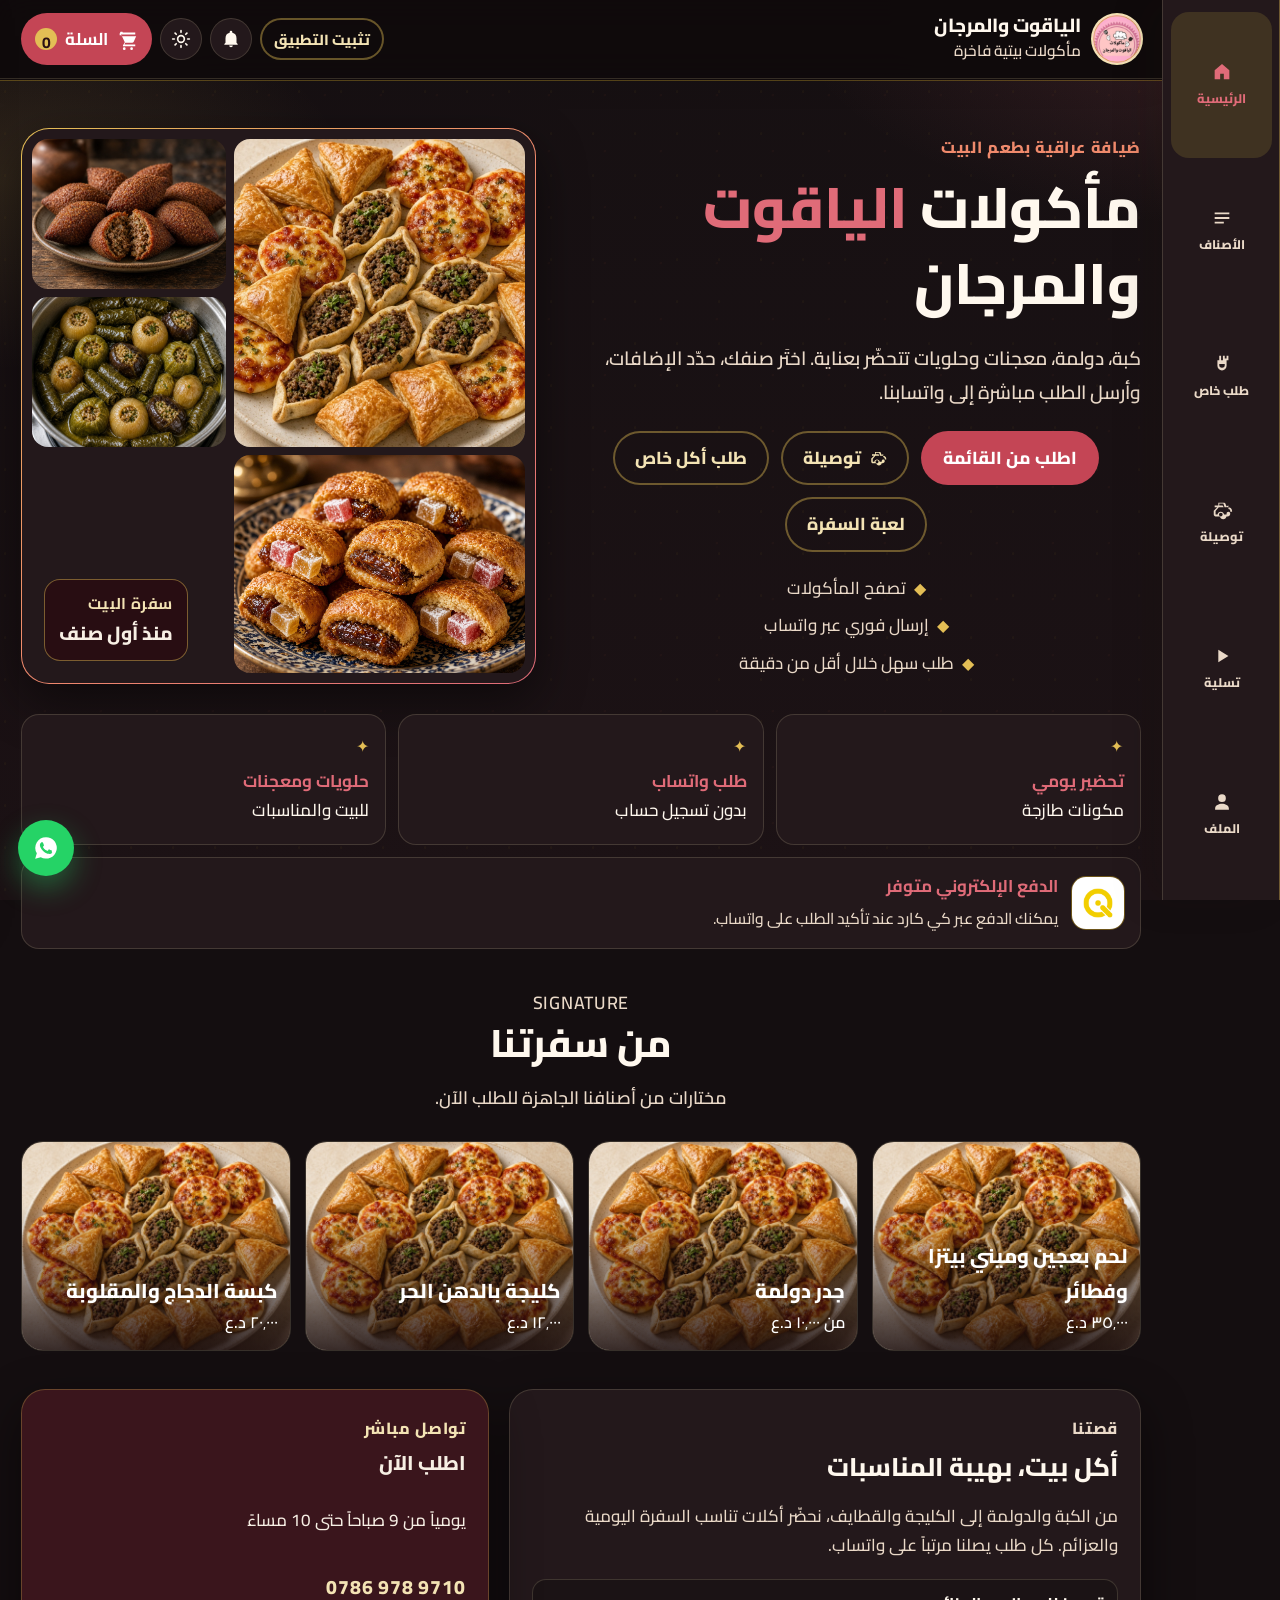
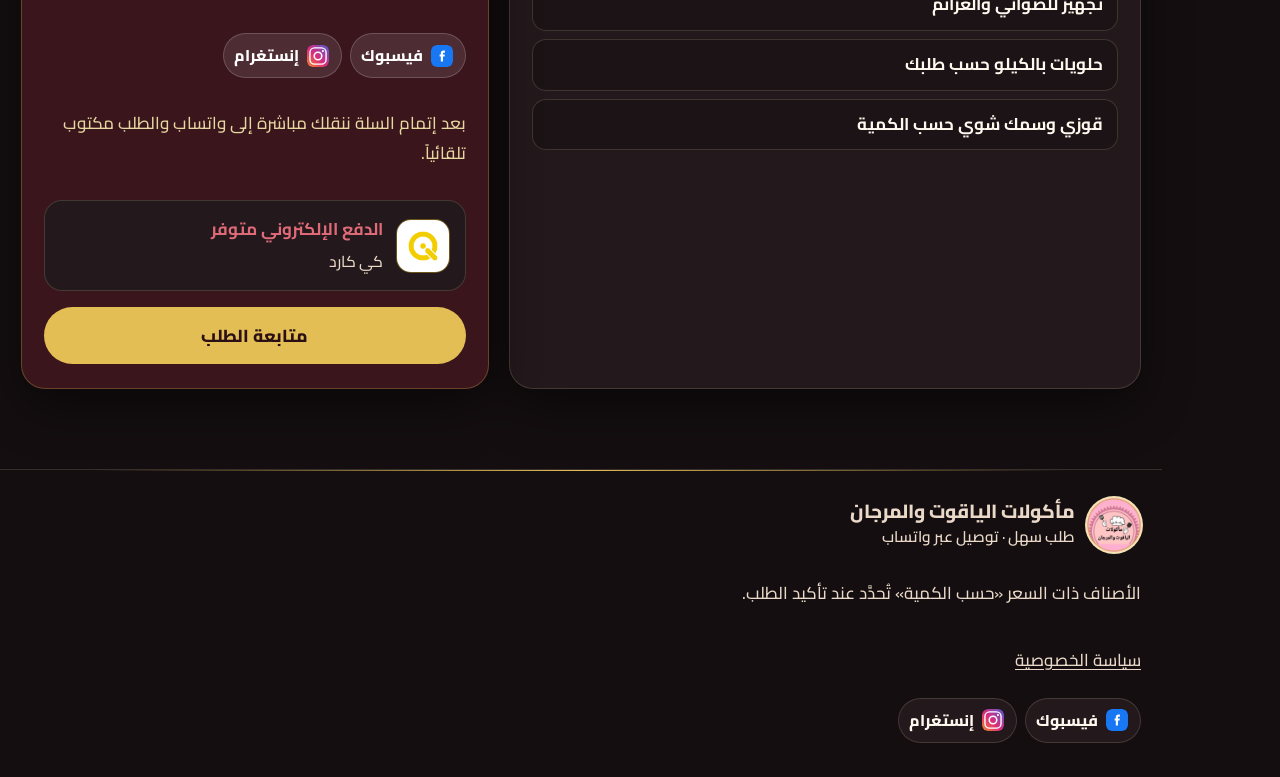
==== commit 4621b19b: "Add a small header bell that collects customer alerts only. Co-authored-by: Cursor <cursoragent@curs" ====
--- a/index.html
+++ b/index.html
@@ -13,11 +13,11 @@
   <title>مأكولات الياقوت والمرجان | اطلب أطيب الأكلات البيتية</title>
   <meta name="description" content="مأكولات الياقوت والمرجان — كبة، دولمة، معجنات وحلويات بيتية. اطلب أونلاين ويصلك الطلب مباشرة على واتساب." />
   <link rel="manifest" href="manifest.webmanifest" />
-  <link rel="apple-touch-icon" href="assets/app-icon.png?v=101" />
+  <link rel="apple-touch-icon" href="assets/app-icon.png?v=106" />
   <link rel="preconnect" href="https://fonts.googleapis.com" />
   <link rel="preconnect" href="https://fonts.gstatic.com" crossorigin />
   <link href="https://fonts.googleapis.com/css2?family=Cairo:wght@500;600;700;800&display=swap" rel="stylesheet" />
-  <link rel="icon" href="assets/app-icon.png?v=101" type="image/png" />
+  <link rel="icon" href="assets/app-icon.png?v=106" type="image/png" />
   <script>
     (function () {
       var theme = localStorage.getItem("yam-theme") || "dark";
@@ -32,13 +32,13 @@
       document.documentElement.setAttribute("data-dock", view);
       if (/AlyaqoutApp/i.test(navigator.userAgent || "")) {
         var m = String(navigator.userAgent).match(/AlyaqoutApp\/(\d+(?:\.\d+)?)/i);
-        if (m && Number(m[1]) >= 2.3) {
+        if (m && Number(m[1]) >= 2.6) {
           document.documentElement.setAttribute("data-native-app", "1");
         }
       }
     })();
   </script>
-  <link rel="stylesheet" href="css/style.css?v=101" />
+  <link rel="stylesheet" href="css/style.css?v=106" />
 </head>
 <body>
   <div class="page-bg" aria-hidden="true"></div>
@@ -49,7 +49,7 @@
       <div class="container header-inner">
       <a class="brand" href="#top">
         <span class="brand-mark" aria-hidden="true">
-          <img src="assets/logo.png?v=101" alt="">
+          <img src="assets/logo.png?v=106" alt="">
         </span>
         <span class="brand-text">
           <strong>الياقوت والمرجان</strong>
@@ -80,6 +80,18 @@
           <path fill="currentColor" d="M6 4h5v7H4V6a2 2 0 0 1 2-2zm8 0h4a2 2 0 0 1 2 2v5h-6V4zM4 13h7v7H6a2 2 0 0 1-2-2v-5zm9 0h7v5a2 2 0 0 1-2 2h-5v-7z"/>
         </svg>
       </a>
+      <div class="notify-wrap">
+        <button class="theme-toggle notify-bell" id="notify-bell" type="button" aria-label="الإشعارات" aria-expanded="false">
+          <svg viewBox="0 0 24 24" aria-hidden="true">
+            <path fill="currentColor" d="M12 22a2.2 2.2 0 0 0 2.2-2.2h-4.4A2.2 2.2 0 0 0 12 22zm6.6-5.5V11a6.6 6.6 0 0 0-5-6.4V3.8a1.6 1.6 0 1 0-3.2 0v.8A6.6 6.6 0 0 0 5.4 11v5.5L4 18.1V19h16v-.9l-1.4-1.6z"/>
+          </svg>
+          <span class="notify-dot" id="notify-dot" hidden></span>
+        </button>
+        <div class="notify-inbox" id="notify-inbox" hidden>
+          <div class="notify-inbox-head">الإشعارات</div>
+          <div class="notify-inbox-list" id="notify-list"></div>
+        </div>
+      </div>
       <button class="theme-toggle" id="theme-toggle" type="button" aria-label="الوضع الفاتح">
         <svg class="icon-moon" viewBox="0 0 24 24" aria-hidden="true">
           <path fill="currentColor" d="M21 14.3A9 9 0 0 1 9.7 3a7 7 0 1 0 11.3 11.3z"/>
@@ -177,7 +189,7 @@
         </div>
       </div>
       <div class="pay-note">
-        <img src="assets/qi-card.png?v=101" alt="كي كارد">
+        <img src="assets/qi-card.png?v=106" alt="كي كارد">
         <div>
           <strong>الدفع الإلكتروني متوفر</strong>
           <span>يمكنك الدفع عبر كي كارد عند تأكيد الطلب على واتساب.</span>
@@ -370,7 +382,7 @@
           </div>
           <p class="muted">بعد إتمام السلة ننقلك مباشرة إلى واتساب والطلب مكتوب تلقائياً.</p>
           <div class="pay-note pay-note-compact">
-            <img src="assets/qi-card.png?v=101" alt="كي كارد">
+            <img src="assets/qi-card.png?v=106" alt="كي كارد">
             <div>
               <strong>الدفع الإلكتروني متوفر</strong>
               <span>كي كارد</span>
@@ -443,7 +455,7 @@
     <div class="container footer-inner">
       <div class="brand brand-footer">
         <span class="brand-mark" aria-hidden="true">
-          <img src="assets/logo.png?v=101" alt="">
+          <img src="assets/logo.png?v=106" alt="">
         </span>
         <span class="brand-text">
           <strong>مأكولات الياقوت والمرجان</strong>
@@ -599,7 +611,7 @@
           </label>
           <div class="checkout-summary" id="checkout-summary"></div>
           <div class="pay-note pay-note-compact">
-            <img src="assets/qi-card.png?v=101" alt="كي كارد">
+            <img src="assets/qi-card.png?v=106" alt="كي كارد">
             <div>
               <strong>الدفع الإلكتروني متوفر</strong>
               <span>كي كارد — عند تأكيد الطلب عبر واتساب.</span>
@@ -647,11 +659,11 @@
 
   <div class="install-overlay" id="install-banner" hidden>
     <div class="install-modal" role="dialog" aria-labelledby="install-title">
-      <img class="install-icon" src="assets/app-icon.png?v=101" alt="" />
+      <img class="install-icon" src="assets/app-icon.png?v=106" alt="" />
       <h3 id="install-title">ثبّت التطبيق على هاتفك</h3>
       <p id="install-text">يظهر مع التطبيقات وتفتحه مثل واتساب، بدون المتصفح.</p>
       <ol class="install-steps" id="install-steps" hidden></ol>
-      <a class="btn btn-primary btn-block" id="android-apk-btn" href="android/alyaqout-app.apk?v=21" download="alyaqout-app.apk" hidden>حمّل تطبيق أندرويد</a>
+      <a class="btn btn-primary btn-block" id="android-apk-btn" href="android/alyaqout-app.apk?v=24">حمّل تطبيق أندرويد</a>
       <button class="btn btn-primary btn-block" id="install-btn" type="button">تثبيت على الهاتف</button>
       <button class="btn btn-ghost btn-block" id="install-close" type="button">لاحقاً</button>
     </div>
@@ -691,11 +703,11 @@
 
   <div class="toast" id="toast" role="status" aria-live="polite"></div>
 
-  <script src="js/config.js?v=101"></script>
-  <script src="js/menu-data.js?v=101"></script>
-  <script src="js/menu-store.js?v=101"></script>
-  <script src="js/app.js?v=101"></script>
-  <script src="js/game.js?v=101"></script>
-  <script src="js/snake.js?v=101"></script>
+  <script src="js/config.js?v=106"></script>
+  <script src="js/menu-data.js?v=106"></script>
+  <script src="js/menu-store.js?v=106"></script>
+  <script src="js/app.js?v=106"></script>
+  <script src="js/game.js?v=106"></script>
+  <script src="js/snake.js?v=106"></script>
 </body>
 </html>
--- a/css/style.css
+++ b/css/style.css
@@ -234,6 +234,90 @@
 html:not([data-theme]) .theme-toggle .icon-moon { display: block; }
 html[data-theme="dark"] .theme-toggle .icon-sun { display: block; }
 
+.notify-wrap {
+  position: relative;
+  flex-shrink: 0;
+}
+.notify-bell svg { display: block; width: 20px; height: 20px; }
+.notify-bell.is-open {
+  border-color: var(--gold);
+  color: var(--ruby);
+}
+.notify-dot {
+  position: absolute;
+  top: 6px;
+  inset-inline-start: 7px;
+  width: 8px;
+  height: 8px;
+  border-radius: 50%;
+  background: var(--gold);
+  box-shadow: 0 0 0 2px var(--paper);
+  pointer-events: none;
+}
+.notify-dot[hidden] { display: none; }
+.notify-inbox {
+  position: absolute;
+  top: calc(100% + 10px);
+  inset-inline-end: 0;
+  width: min(300px, calc(100vw - 24px));
+  max-height: min(360px, 60vh);
+  overflow: auto;
+  background: var(--paper);
+  border: 1px solid var(--line);
+  border-radius: 18px;
+  box-shadow: var(--shadow);
+  z-index: 55;
+  padding: 8px;
+}
+.notify-inbox[hidden] { display: none; }
+.notify-inbox-head {
+  font-size: 0.78rem;
+  font-weight: 800;
+  color: var(--muted);
+  padding: 6px 10px 8px;
+  letter-spacing: 0.02em;
+}
+.notify-inbox-list {
+  display: grid;
+  gap: 6px;
+}
+.notify-empty {
+  margin: 0;
+  padding: 18px 12px 14px;
+  text-align: center;
+  color: var(--muted);
+  font-size: 0.88rem;
+  line-height: 1.7;
+}
+.notify-item {
+  display: grid;
+  gap: 2px;
+  width: 100%;
+  text-align: start;
+  border: 0;
+  border-radius: 14px;
+  background: var(--field);
+  color: var(--ink);
+  padding: 10px 12px;
+  cursor: pointer;
+}
+.notify-item strong {
+  display: block;
+  font-size: 0.9rem;
+  font-weight: 800;
+}
+.notify-item span {
+  display: block;
+  font-size: 0.8rem;
+  color: var(--muted);
+  line-height: 1.55;
+}
+.notify-item:hover,
+.notify-item:focus-visible {
+  outline: none;
+  background: rgba(201, 162, 39, 0.12);
+}
+
 .profile-btn {
   width: 42px;
   height: 42px;
@@ -1363,7 +1447,8 @@
   border-bottom: 1px solid var(--line);
   padding: 12px 0;
 }
-.urgent-banner[hidden] { display: none; }
+.urgent-banner,
+.urgent-banner[hidden] { display: none !important; }
 .urgent-banner-inner {
   display: grid;
   grid-template-columns: auto 1fr auto;
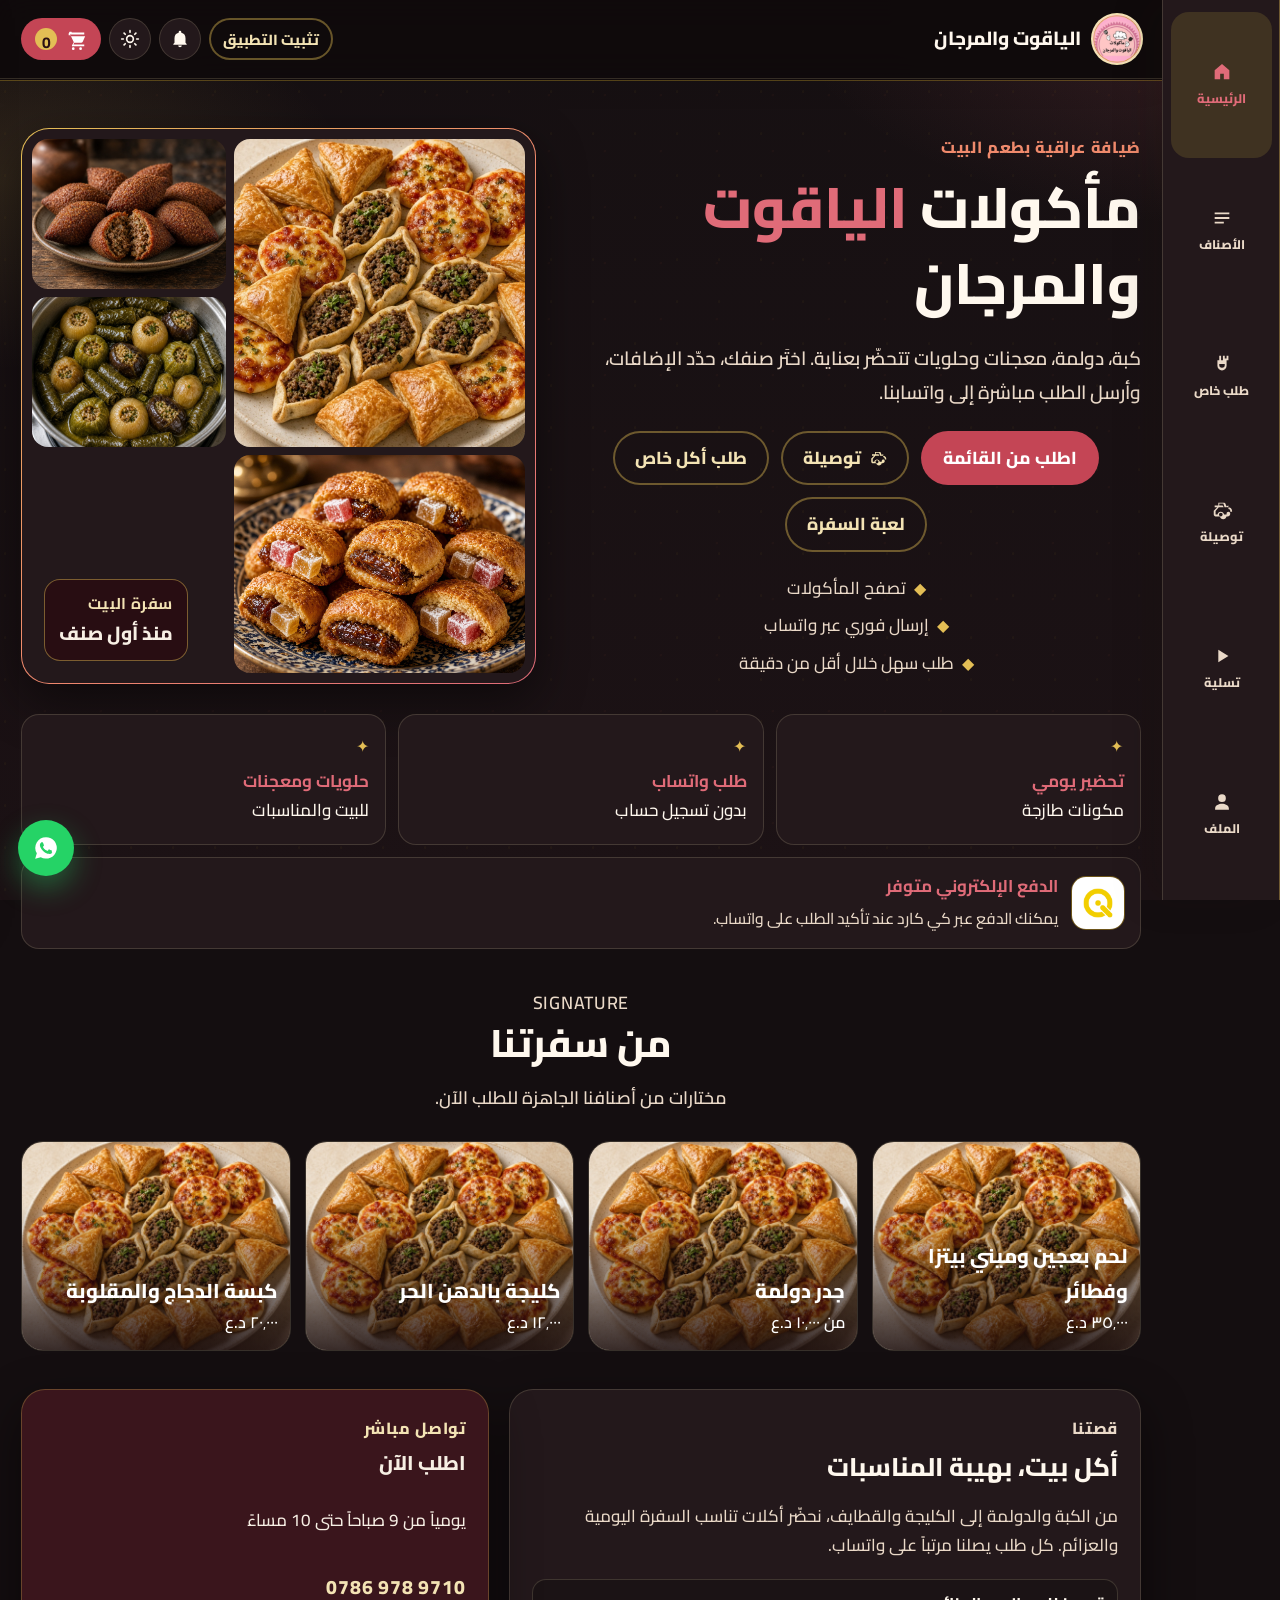
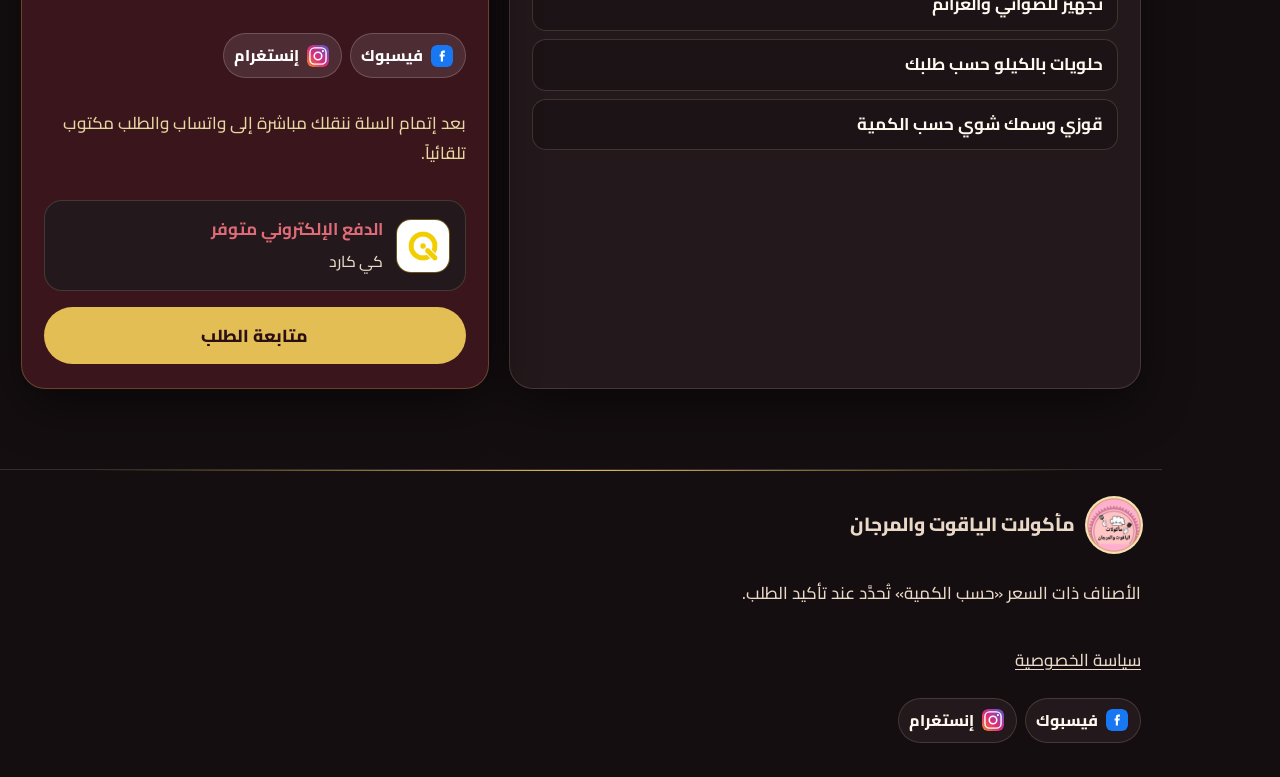
==== commit a468be24: "Fix native status-bar cutoff and keep the notification bell visible." ====
--- a/index.html
+++ b/index.html
@@ -13,11 +13,11 @@
   <title>مأكولات الياقوت والمرجان | اطلب أطيب الأكلات البيتية</title>
   <meta name="description" content="مأكولات الياقوت والمرجان — كبة، دولمة، معجنات وحلويات بيتية. اطلب أونلاين ويصلك الطلب مباشرة على واتساب." />
   <link rel="manifest" href="manifest.webmanifest" />
-  <link rel="apple-touch-icon" href="assets/app-icon.png?v=106" />
+  <link rel="apple-touch-icon" href="assets/app-icon.png?v=108" />
   <link rel="preconnect" href="https://fonts.googleapis.com" />
   <link rel="preconnect" href="https://fonts.gstatic.com" crossorigin />
   <link href="https://fonts.googleapis.com/css2?family=Cairo:wght@500;600;700;800&display=swap" rel="stylesheet" />
-  <link rel="icon" href="assets/app-icon.png?v=106" type="image/png" />
+  <link rel="icon" href="assets/app-icon.png?v=108" type="image/png" />
   <script>
     (function () {
       var theme = localStorage.getItem("yam-theme") || "dark";
@@ -32,13 +32,13 @@
       document.documentElement.setAttribute("data-dock", view);
       if (/AlyaqoutApp/i.test(navigator.userAgent || "")) {
         var m = String(navigator.userAgent).match(/AlyaqoutApp\/(\d+(?:\.\d+)?)/i);
-        if (m && Number(m[1]) >= 2.6) {
+        if (m && Number(m[1]) >= 2.7) {
           document.documentElement.setAttribute("data-native-app", "1");
         }
       }
     })();
   </script>
-  <link rel="stylesheet" href="css/style.css?v=106" />
+  <link rel="stylesheet" href="css/style.css?v=108" />
 </head>
 <body>
   <div class="page-bg" aria-hidden="true"></div>
@@ -49,7 +49,7 @@
       <div class="container header-inner">
       <a class="brand" href="#top">
         <span class="brand-mark" aria-hidden="true">
-          <img src="assets/logo.png?v=106" alt="">
+          <img src="assets/logo.png?v=108" alt="">
         </span>
         <span class="brand-text">
           <strong>الياقوت والمرجان</strong>
@@ -81,7 +81,7 @@
         </svg>
       </a>
       <div class="notify-wrap">
-        <button class="theme-toggle notify-bell" id="notify-bell" type="button" aria-label="الإشعارات" aria-expanded="false">
+        <button class="notify-bell" id="notify-bell" type="button" aria-label="الإشعارات" aria-expanded="false">
           <svg viewBox="0 0 24 24" aria-hidden="true">
             <path fill="currentColor" d="M12 22a2.2 2.2 0 0 0 2.2-2.2h-4.4A2.2 2.2 0 0 0 12 22zm6.6-5.5V11a6.6 6.6 0 0 0-5-6.4V3.8a1.6 1.6 0 1 0-3.2 0v.8A6.6 6.6 0 0 0 5.4 11v5.5L4 18.1V19h16v-.9l-1.4-1.6z"/>
           </svg>
@@ -189,7 +189,7 @@
         </div>
       </div>
       <div class="pay-note">
-        <img src="assets/qi-card.png?v=106" alt="كي كارد">
+        <img src="assets/qi-card.png?v=108" alt="كي كارد">
         <div>
           <strong>الدفع الإلكتروني متوفر</strong>
           <span>يمكنك الدفع عبر كي كارد عند تأكيد الطلب على واتساب.</span>
@@ -382,7 +382,7 @@
           </div>
           <p class="muted">بعد إتمام السلة ننقلك مباشرة إلى واتساب والطلب مكتوب تلقائياً.</p>
           <div class="pay-note pay-note-compact">
-            <img src="assets/qi-card.png?v=106" alt="كي كارد">
+            <img src="assets/qi-card.png?v=108" alt="كي كارد">
             <div>
               <strong>الدفع الإلكتروني متوفر</strong>
               <span>كي كارد</span>
@@ -455,7 +455,7 @@
     <div class="container footer-inner">
       <div class="brand brand-footer">
         <span class="brand-mark" aria-hidden="true">
-          <img src="assets/logo.png?v=106" alt="">
+          <img src="assets/logo.png?v=108" alt="">
         </span>
         <span class="brand-text">
           <strong>مأكولات الياقوت والمرجان</strong>
@@ -611,7 +611,7 @@
           </label>
           <div class="checkout-summary" id="checkout-summary"></div>
           <div class="pay-note pay-note-compact">
-            <img src="assets/qi-card.png?v=106" alt="كي كارد">
+            <img src="assets/qi-card.png?v=108" alt="كي كارد">
             <div>
               <strong>الدفع الإلكتروني متوفر</strong>
               <span>كي كارد — عند تأكيد الطلب عبر واتساب.</span>
@@ -659,11 +659,11 @@
 
   <div class="install-overlay" id="install-banner" hidden>
     <div class="install-modal" role="dialog" aria-labelledby="install-title">
-      <img class="install-icon" src="assets/app-icon.png?v=106" alt="" />
+      <img class="install-icon" src="assets/app-icon.png?v=108" alt="" />
       <h3 id="install-title">ثبّت التطبيق على هاتفك</h3>
       <p id="install-text">يظهر مع التطبيقات وتفتحه مثل واتساب، بدون المتصفح.</p>
       <ol class="install-steps" id="install-steps" hidden></ol>
-      <a class="btn btn-primary btn-block" id="android-apk-btn" href="android/alyaqout-app.apk?v=24">حمّل تطبيق أندرويد</a>
+      <a class="btn btn-primary btn-block" id="android-apk-btn" href="android/alyaqout-app.apk?v=25">حمّل تطبيق أندرويد</a>
       <button class="btn btn-primary btn-block" id="install-btn" type="button">تثبيت على الهاتف</button>
       <button class="btn btn-ghost btn-block" id="install-close" type="button">لاحقاً</button>
     </div>
@@ -703,11 +703,11 @@
 
   <div class="toast" id="toast" role="status" aria-live="polite"></div>
 
-  <script src="js/config.js?v=106"></script>
-  <script src="js/menu-data.js?v=106"></script>
-  <script src="js/menu-store.js?v=106"></script>
-  <script src="js/app.js?v=106"></script>
-  <script src="js/game.js?v=106"></script>
-  <script src="js/snake.js?v=106"></script>
+  <script src="js/config.js?v=108"></script>
+  <script src="js/menu-data.js?v=108"></script>
+  <script src="js/menu-store.js?v=108"></script>
+  <script src="js/app.js?v=108"></script>
+  <script src="js/game.js?v=108"></script>
+  <script src="js/snake.js?v=108"></script>
 </body>
 </html>
--- a/css/style.css
+++ b/css/style.css
@@ -120,13 +120,15 @@
   align-items: center;
   gap: 16px;
   flex-wrap: nowrap;
+  min-width: 0;
 }
 .brand {
   display: flex;
   align-items: center;
   gap: 12px;
   text-decoration: none;
-  flex-shrink: 0;
+  flex-shrink: 1;
+  min-width: 0;
 }
 .brand-mark {
   width: 48px;
@@ -166,12 +168,15 @@
   bottom: 10px;
   left: 11px;
 }
-.brand-text { display: flex; flex-direction: column; }
+.brand-text { display: flex; flex-direction: column; min-width: 0; }
 .brand-text strong {
   font-family: "Cairo", sans-serif;
   font-weight: 800;
   font-size: 1.12rem;
   line-height: 1.25;
+  overflow: hidden;
+  text-overflow: ellipsis;
+  white-space: nowrap;
 }
 .brand-text small { color: var(--muted); font-size: 0.9rem; font-weight: 600; }
 .header-nav {
@@ -237,8 +242,27 @@
 .notify-wrap {
   position: relative;
   flex-shrink: 0;
-}
-.notify-bell svg { display: block; width: 20px; height: 20px; }
+  display: block;
+}
+.notify-bell {
+  width: 42px;
+  height: 42px;
+  border-radius: 50%;
+  border: 1px solid var(--line);
+  background: var(--paper);
+  color: var(--ink);
+  display: grid;
+  place-items: center;
+  cursor: pointer;
+  flex-shrink: 0;
+  padding: 0;
+  position: relative;
+}
+.notify-bell svg {
+  display: block !important;
+  width: 20px;
+  height: 20px;
+}
 .notify-bell.is-open {
   border-color: var(--gold);
   color: var(--ruby);
@@ -311,6 +335,17 @@
   font-size: 0.8rem;
   color: var(--muted);
   line-height: 1.55;
+}
+.notify-item em {
+  display: block;
+  margin-top: 4px;
+  font-size: 0.72rem;
+  font-style: normal;
+  color: var(--muted);
+  opacity: 0.85;
+}
+.notify-item.is-old {
+  opacity: 0.72;
 }
 .notify-item:hover,
 .notify-item:focus-visible {
@@ -2489,6 +2524,21 @@
 html.has-dock .header-nav { display: none !important; }
 html.has-dock .profile-btn,
 html.has-dock .game-btn { display: none; }
+html.has-dock .brand-text small,
+html[data-native-app] .brand-text small { display: none; }
+html.has-dock .header-actions,
+html[data-native-app] .header-actions {
+  z-index: 6;
+}
+html.has-dock .cart-btn span:not(.cart-count),
+html[data-native-app] .cart-btn span:not(.cart-count) {
+  display: none;
+}
+html.has-dock .notify-wrap,
+html[data-native-app] .notify-wrap {
+  display: block !important;
+  flex-shrink: 0;
+}
 html.has-dock .mobile-bar {
   bottom: calc(64px + env(safe-area-inset-bottom, 0px));
   inset-inline: 10px;
